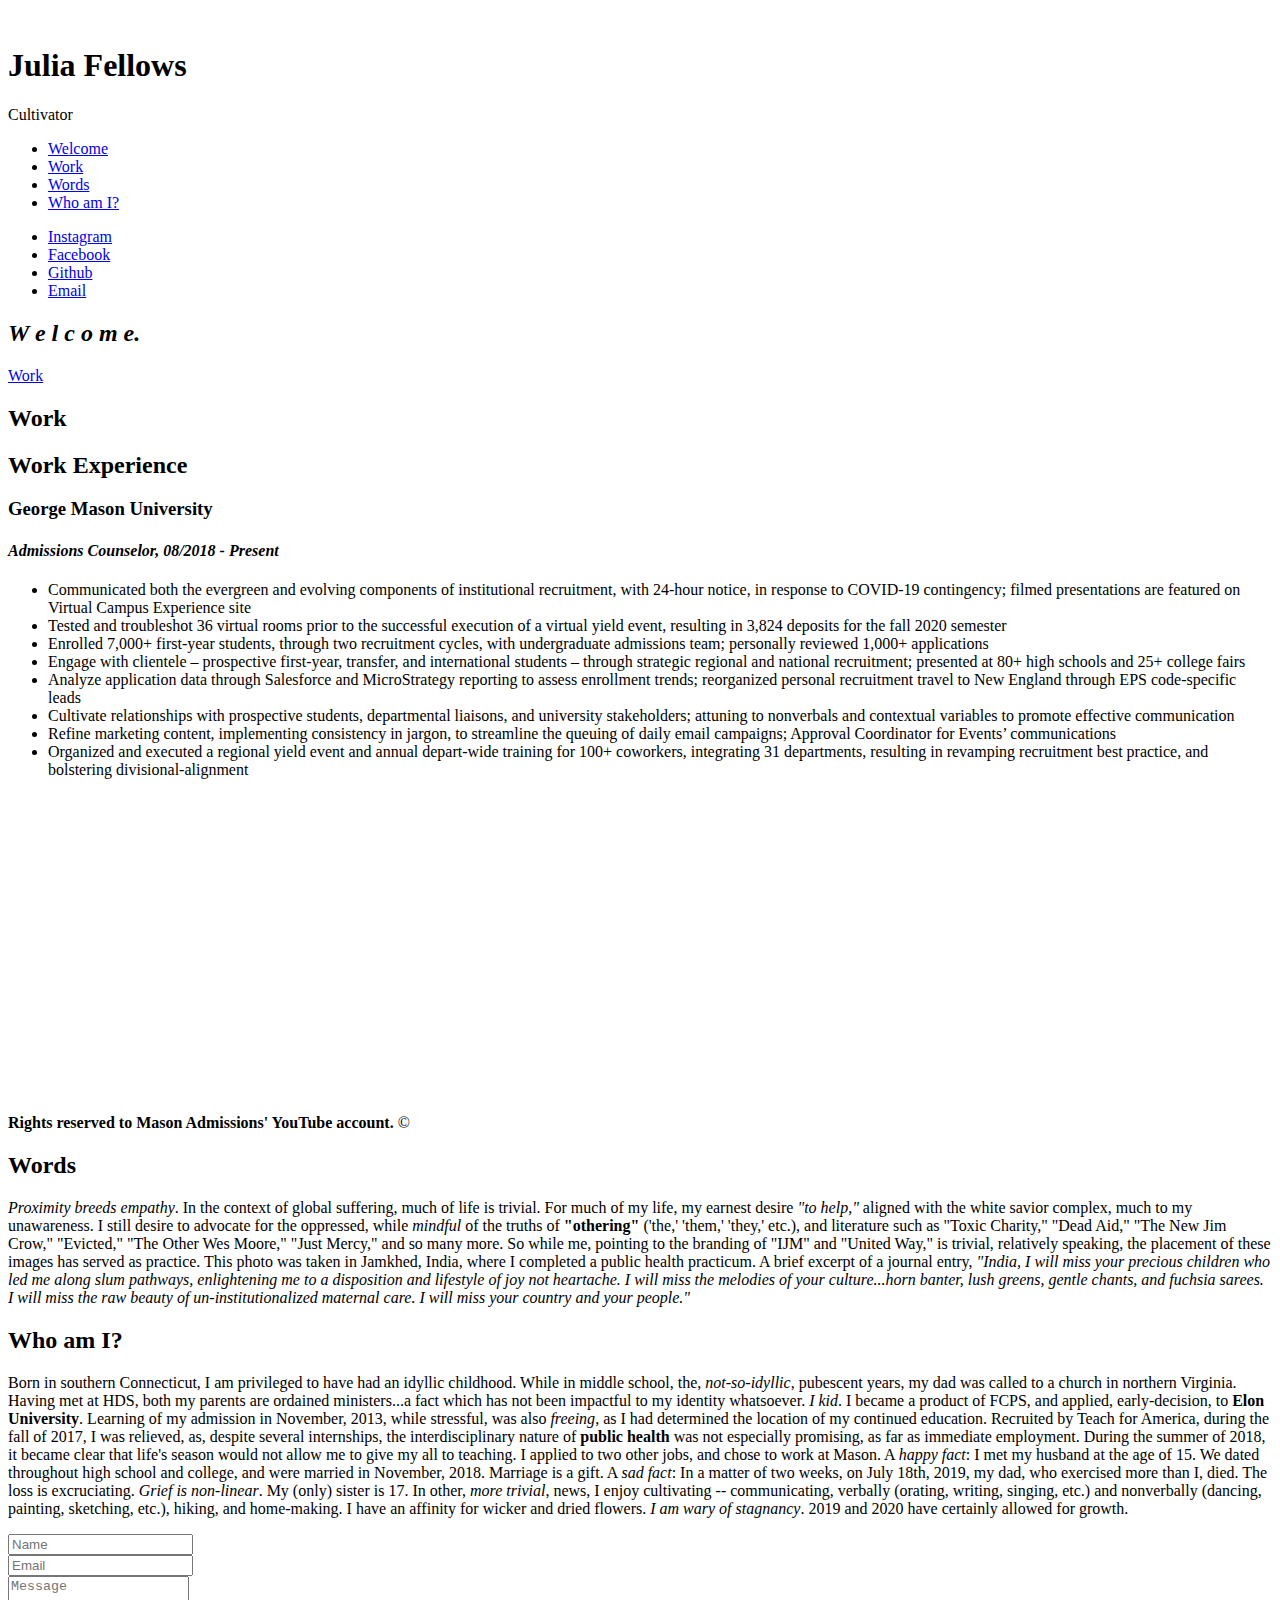
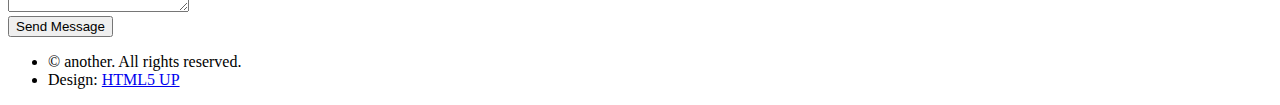
==== p3index.html @ 4ddc2360 "j" ====
<!DOCTYPE HTML>
<!--
	Prologue by HTML5 UP
	html5up.net | @ajlkn
	Free for personal and commercial use under the CCA 3.0 license (html5up.net/license)
-->
<html>
	<head>
		<title>Prologue by HTML5 UP</title>
		<meta charset="utf-8" />
		<meta name="viewport" content="width=device-width, initial-scale=1, user-scalable=no" />
		<link rel="stylesheet" href="assets/css/main.css" />
	</head>
	<body class="is-preload">

		<!-- Header -->
			<div id="header">

				<div class="top">

					<!-- Logo -->
						<div id="logo">
							<span class="image avatar48"><img src="images/avatar.jpg" alt="" /></span>
							<h1 id="title">Julia Fellows</h1>
							<p>Cultivator</p>
						</div>

					<!-- Nav -->
						<nav id="nav">
							<ul>
								<li><a href="#top" id="top-link"><span class="icon solid fa-home">Welcome</span></a></li>
								<li><a href="#portfolio" id="portfolio-link"><span class="icon solid fa-th">Work</span></a></li>
								<li><a href="#about" id="about-link"><span class="icon solid fa-user">Words</span></a></li>
								<li><a href="#contact" id="contact-link"><span class="icon solid fa-envelope">Who am I?</span></a></li>
							</ul>
						</nav>

				</div>

				<div class="bottom">

					<!-- Social Icons -->
						<ul class="icons">
							<li><a href="#" class="icon brands fa-instagram"><span class="label">Instagram</span></a></li>
							<li><a href="#" class="icon brands fa-facebook-f"><span class="label">Facebook</span></a></li>
							<li><a href="#" class="icon brands fa-github"><span class="label">Github</span></a></li>
							<li><a href="#" class="icon solid fa-envelope"><span class="label">Email</span></a></li>
						</ul>

				</div>

			</div>

		<!-- Main -->
			<div id="main">

				<!-- Intro -->
					<section id="top" class="one dark cover">
						<div class="container">

							<header>
								<h2 class="alt"><em><strong>W e l c o m e.</em></strong></h2>
							</header>

							<footer>
								<a href="#portfolio" class="button scrolly">Work</a>
							</footer>

						</div>
					</section>

				<!-- Portfolio -->
					<section id="portfolio" class="two">
						<div class="container">

							<header>
								<h2>Work</h2>
							</header>

							<h2><b>Work Experience</b></h2>
			<h3><b>George Mason University</b></h3>
			<h4><i>Admissions Counselor, 08/2018 - Present</i></h4>
			<ul>
				<li>Communicated both the evergreen and evolving components of institutional recruitment, with 24-hour notice, in response to COVID-19 contingency; filmed presentations are featured on Virtual Campus Experience site</li>
				<li>Tested and troubleshot 36 virtual rooms prior to the successful execution of a virtual yield event, resulting in 3,824 deposits for the fall 2020 semester</li>
				<li>Enrolled 7,000+ first-year students, through two recruitment cycles, with undergraduate admissions team; personally reviewed 1,000+ applications</li>
				<li>Engage with clientele – prospective first-year, transfer, and international students – through strategic regional and national recruitment; presented at 80+ high schools and 25+ college fairs</li>
				<li>Analyze application data through Salesforce and MicroStrategy reporting to assess enrollment trends; reorganized personal recruitment travel to New England through EPS code-specific leads</li>
				<li>Cultivate relationships with prospective students, departmental liaisons, and university stakeholders; attuning to nonverbals and contextual variables to promote effective communication</li>
				<li>Refine marketing content, implementing consistency in jargon, to streamline the queuing of daily email campaigns; Approval Coordinator for Events’ communications</li>
				<li>Organized and executed a regional yield event and annual depart-wide training for 100+ coworkers, integrating 31 departments, resulting in revamping recruitment best practice, and bolstering divisional-alignment</li>
			</ul>
			<iframe width="560" height="315" src="https://www.youtube.com/embed/YP3z7C7WFwE" frameborder="0" allow="accelerometer; autoplay; encrypted-media; gyroscope; picture-in-picture" allowfullscreen></iframe>
			<iframe width="560" height="315" src="https://www.youtube.com/embed/UaosMcWlMvE" frameborder="0" allow="accelerometer; autoplay; encrypted-media; gyroscope; picture-in-picture" allowfullscreen></iframe>
		<footer>
			<b>Rights reserved to Mason Admissions' YouTube account.</b> &copy;
		</footer>

				<!-- About Me -->
					<section id="about" class="three">
						<div class="container">

							<header>
								<h2>Words</h2>
							</header>

						<p><i>Proximity breeds empathy</i>. In the context of global suffering, much of life is trivial. For much of my life, my earnest desire <i>"to help,"</i> aligned with the white savior complex, much to my unawareness. I still desire to advocate for the oppressed, while <i>mindful</i> of the truths of <b>"othering"</b> ('the,' 'them,' 'they,' etc.), and literature such as "Toxic Charity," "Dead Aid," "The New Jim Crow," "Evicted," "The Other Wes Moore," "Just Mercy," and so many more. So while me, pointing to the branding of "IJM" and "United Way," is trivial, relatively speaking, the placement of these images has served as practice. This photo was taken in Jamkhed, India, where I completed a public health practicum. A brief excerpt of a journal entry, <i>"India, I will miss your precious children who led me along slum pathways, enlightening me to a disposition and lifestyle of joy not heartache. I will miss the melodies of your culture...horn banter, lush greens, gentle chants, and fuchsia sarees. I will miss the raw beauty of un-institutionalized maternal care. I will miss your country and your people."</i></p>

				<!-- Contact -->
					<section id="contact" class="four">
						<div class="container">

							<header>
								<h2>Who am I?</h2>
							</header>

							<p>Born in southern Connecticut, I am privileged to have had an idyllic childhood. While in middle school, the, <i>not-so-idyllic</i>, pubescent years, my dad was called to a church in northern Virginia. Having met at HDS, both my parents are ordained ministers...a fact which has not been impactful to my identity whatsoever. <i>I kid</i>. I became a product of FCPS, and applied, early-decision, to <b>Elon University</b>. Learning of my admission in November, 2013, while stressful, was also <i>freeing</i>, as I had determined the location of my continued education. Recruited by Teach for America, during the fall of 2017, I was relieved, as, despite several internships, the interdisciplinary nature of <b>public health</b> was not especially promising, as far as immediate employment. During the summer of 2018, it became clear that life's season would not allow me to give my all to teaching. I applied to two other jobs, and chose to work at Mason. A <i>happy fact</i>: I met my husband at the age of 15. We dated throughout high school and college, and were married in November, 2018. Marriage is a gift. A <i>sad fact</i>: In a matter of two weeks, on July 18th, 2019, my dad, who exercised more than I, died. The loss is excruciating. <i>Grief is non-linear</i>. My (only) sister is 17. In other, <i>more trivial</i>, news, I enjoy cultivating -- communicating, verbally (orating, writing, singing, etc.) and nonverbally (dancing, painting, sketching, etc.), hiking, and home-making. I have an affinity for wicker and dried flowers. <i>I am wary of stagnancy</i>. 2019 and 2020 have certainly allowed for growth.</section></p>

							<form method="post" action="#">
								<div class="row">
									<div class="col-6 col-12-mobile"><input type="text" name="name" placeholder="Name" /></div>
									<div class="col-6 col-12-mobile"><input type="text" name="email" placeholder="Email" /></div>
									<div class="col-12">
										<textarea name="message" placeholder="Message"></textarea>
									</div>
									<div class="col-12">
										<input type="submit" value="Send Message" />
									</div>
								</div>
							</form>

						</div>
					</section>

			</div>

		<!-- Footer -->
			<div id="footer">

				<!-- Copyright -->
					<ul class="copyright">
						<li>&copy; another. All rights reserved.</li><li>Design: <a href="http://html5up.net">HTML5 UP</a></li>
					</ul>

			</div>

		<!-- Scripts -->
			<script src="assets/js/jquery.min.js"></script>
			<script src="assets/js/jquery.scrolly.min.js"></script>
			<script src="assets/js/jquery.scrollex.min.js"></script>
			<script src="assets/js/browser.min.js"></script>
			<script src="assets/js/breakpoints.min.js"></script>
			<script src="assets/js/util.js"></script>
			<script src="assets/js/main.js"></script>

	</body>
</html>
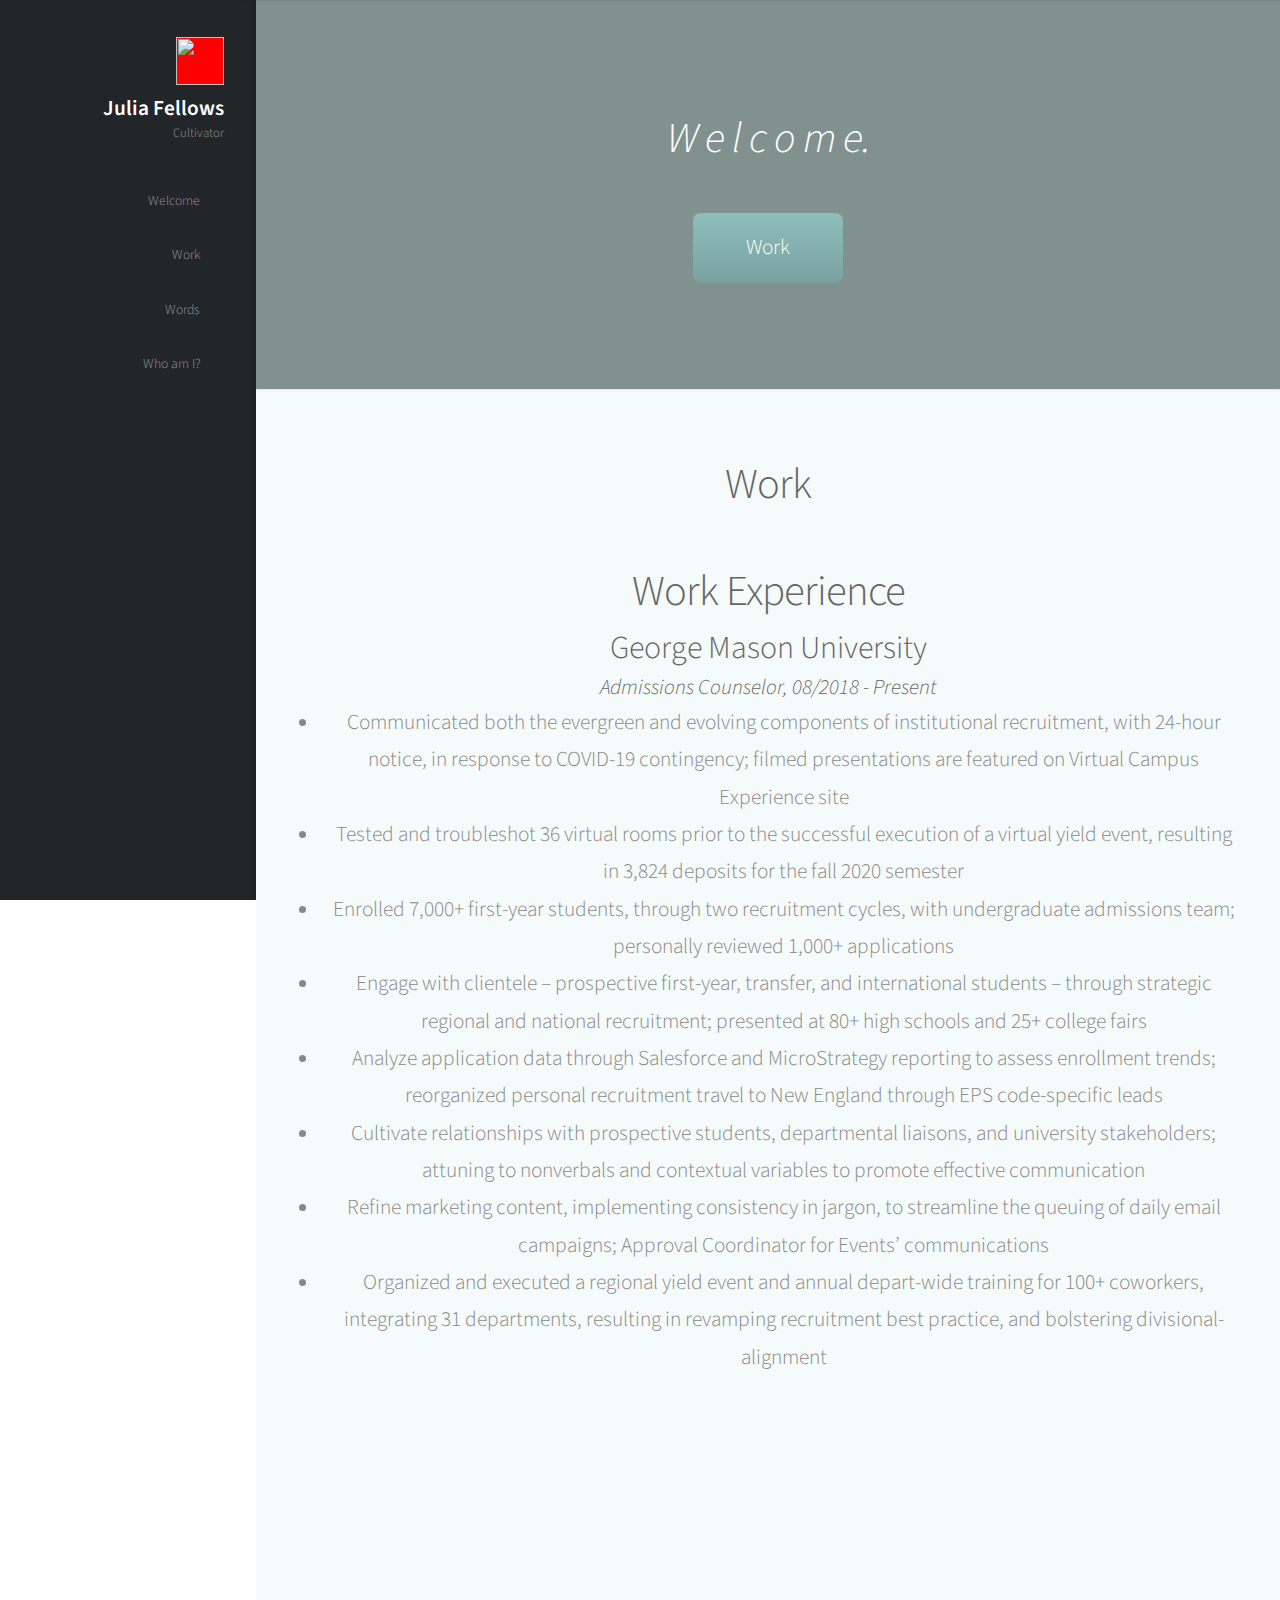
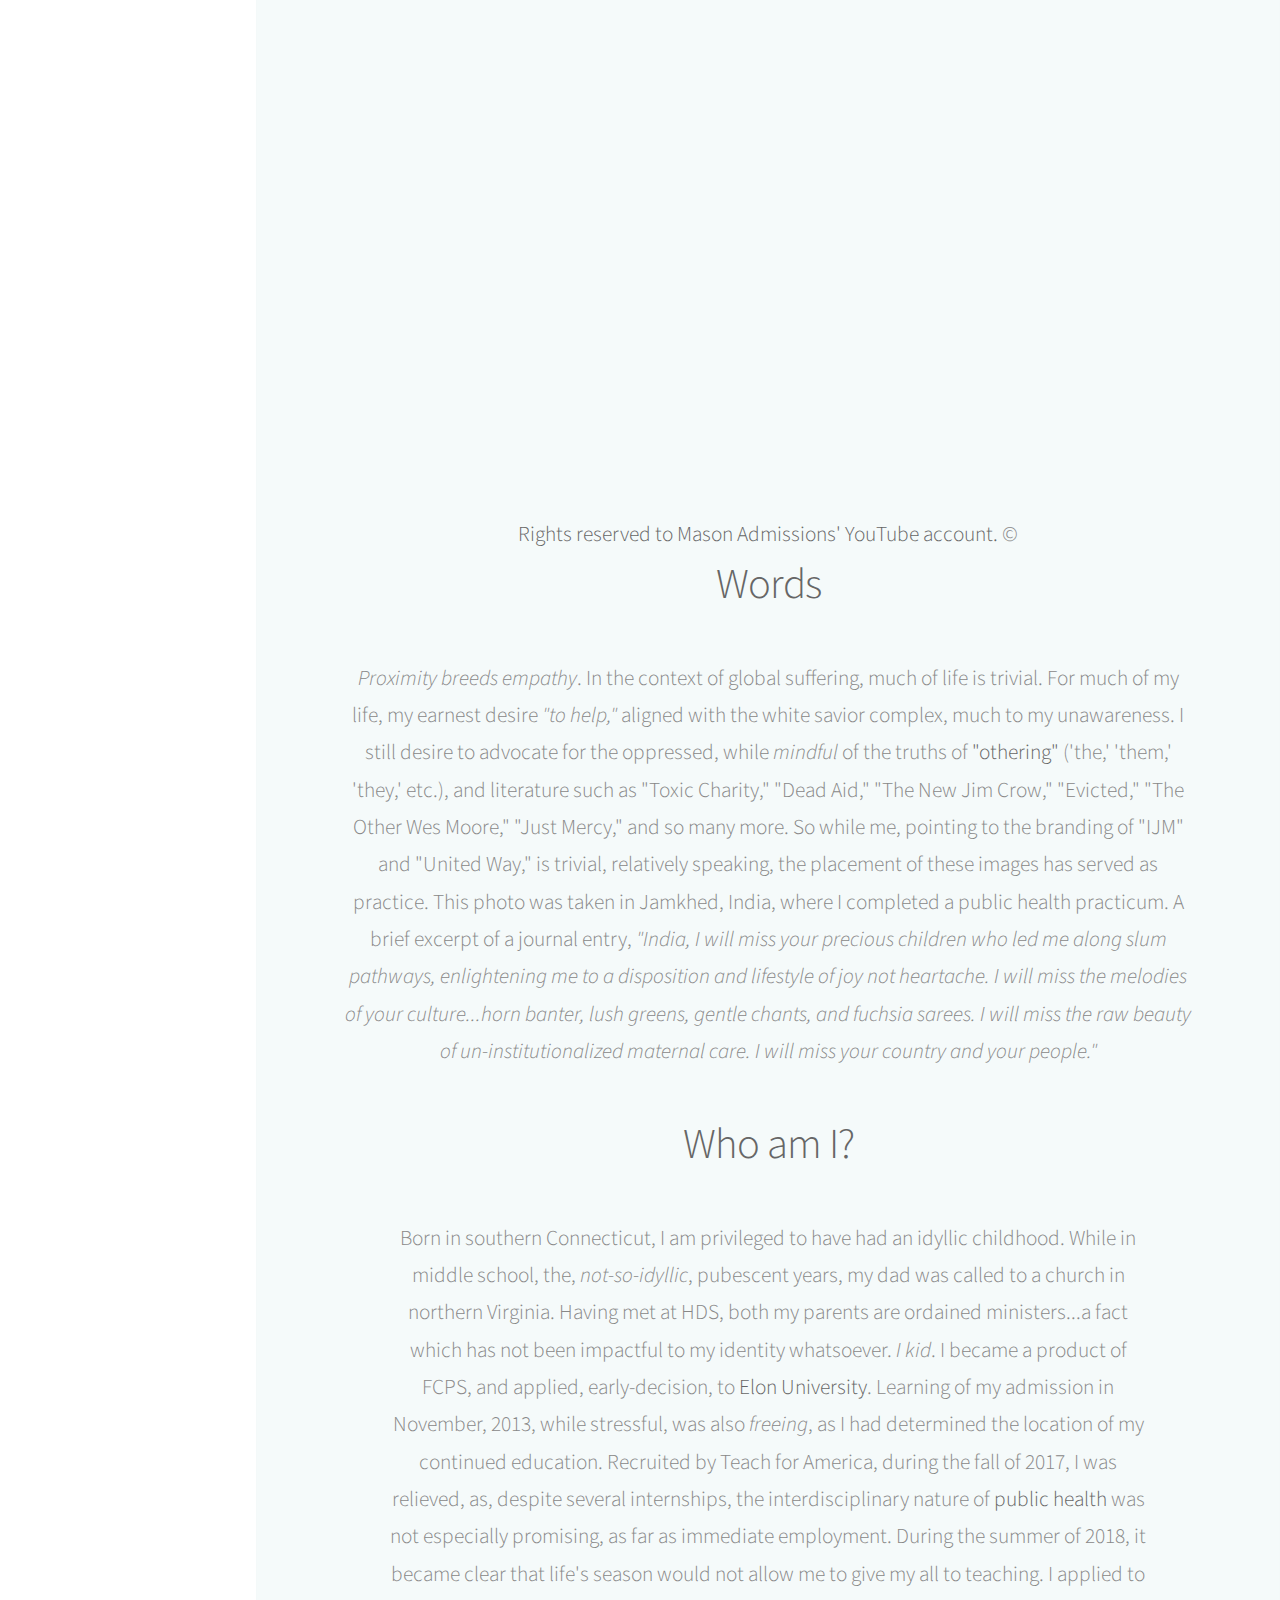
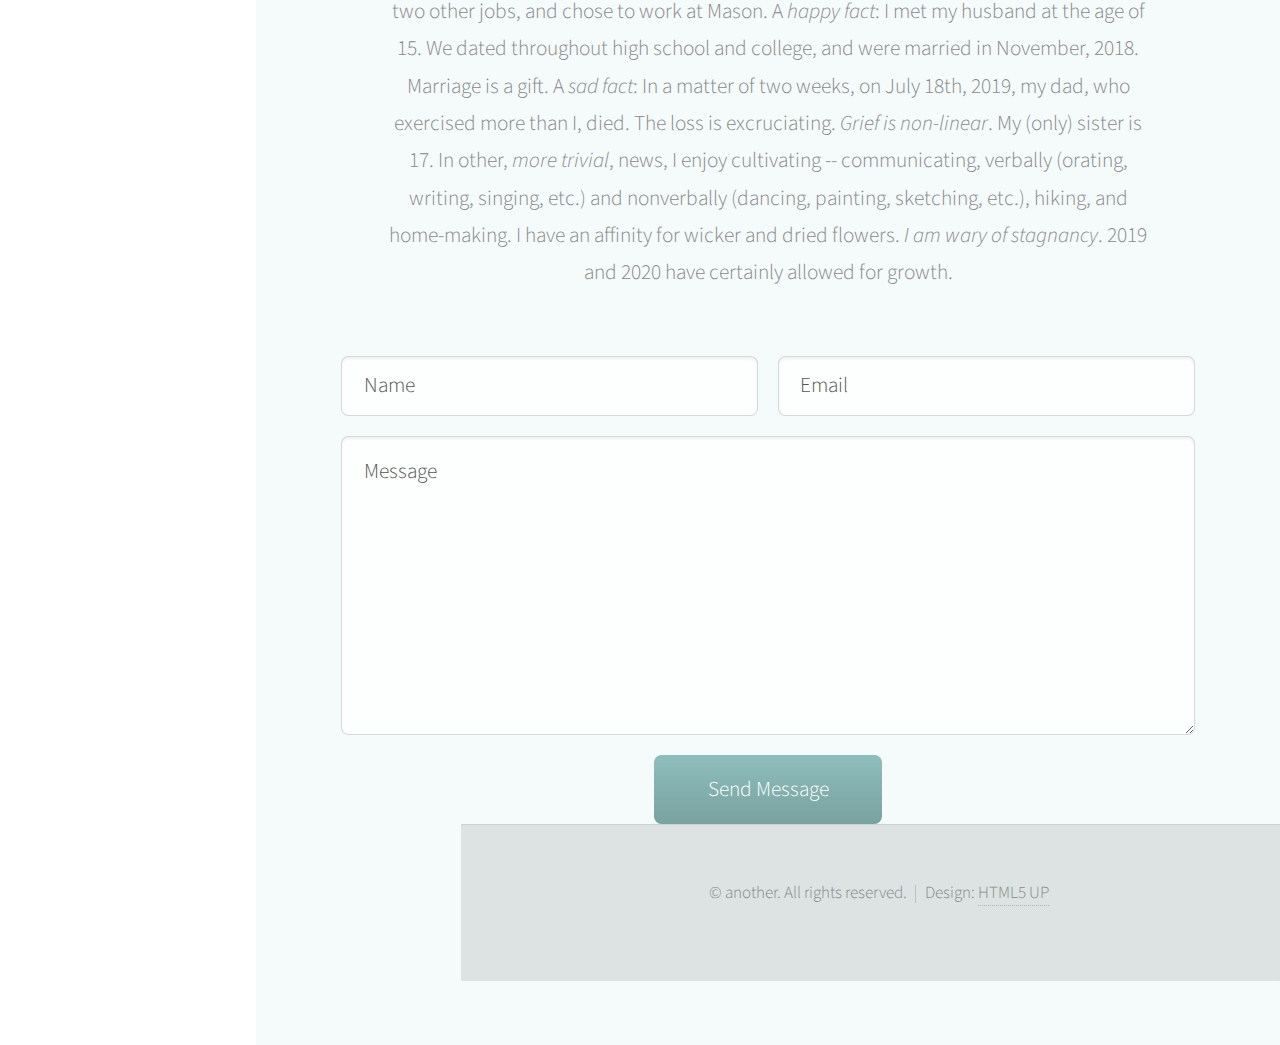
==== commit bccfba10: "j" ====
--- a/p3index.html
+++ b/p3index.html
@@ -9,7 +9,7 @@
 		<title>Prologue by HTML5 UP</title>
 		<meta charset="utf-8" />
 		<meta name="viewport" content="width=device-width, initial-scale=1, user-scalable=no" />
-		<link rel="stylesheet" href="assets/css/main.css" />
+		<link rel="stylesheet" href="https://juliaefellows.github.io/june28/p3stylesheet.css" />
 	</head>
 	<body class="is-preload">
 
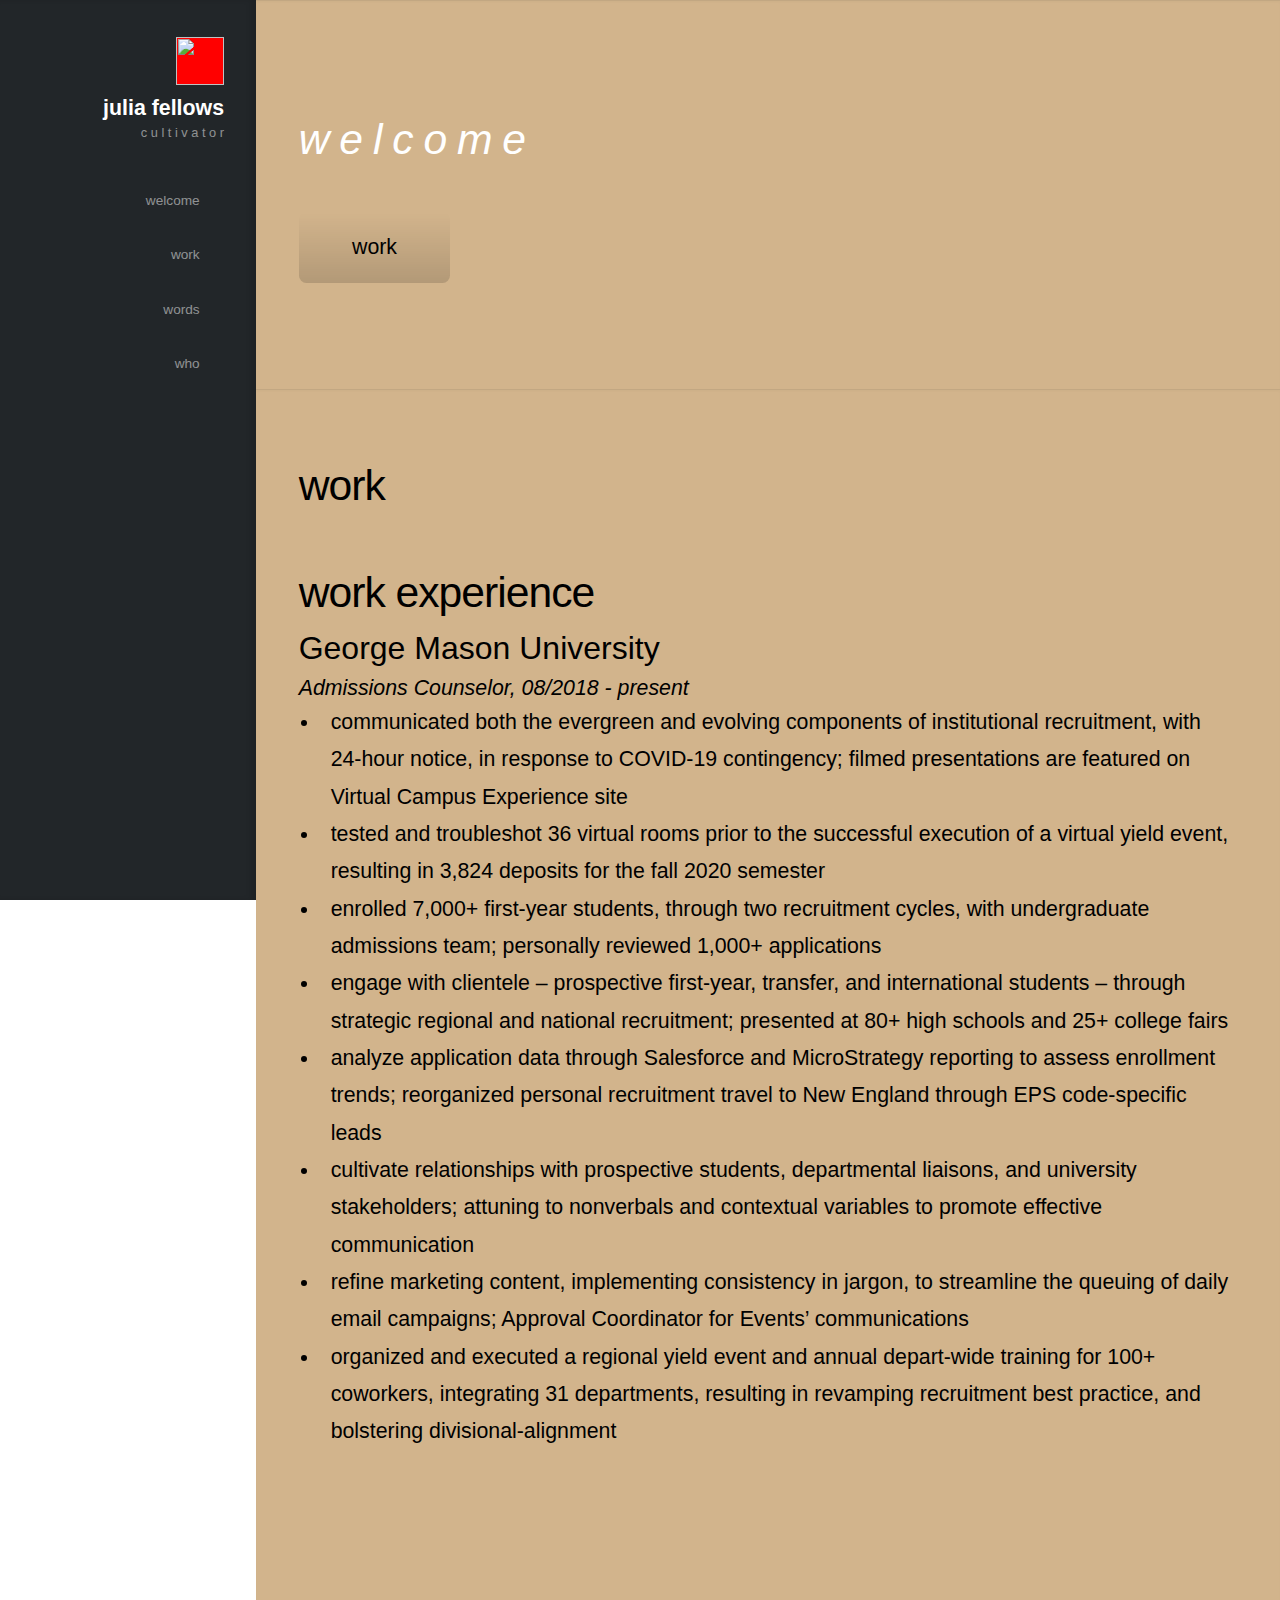
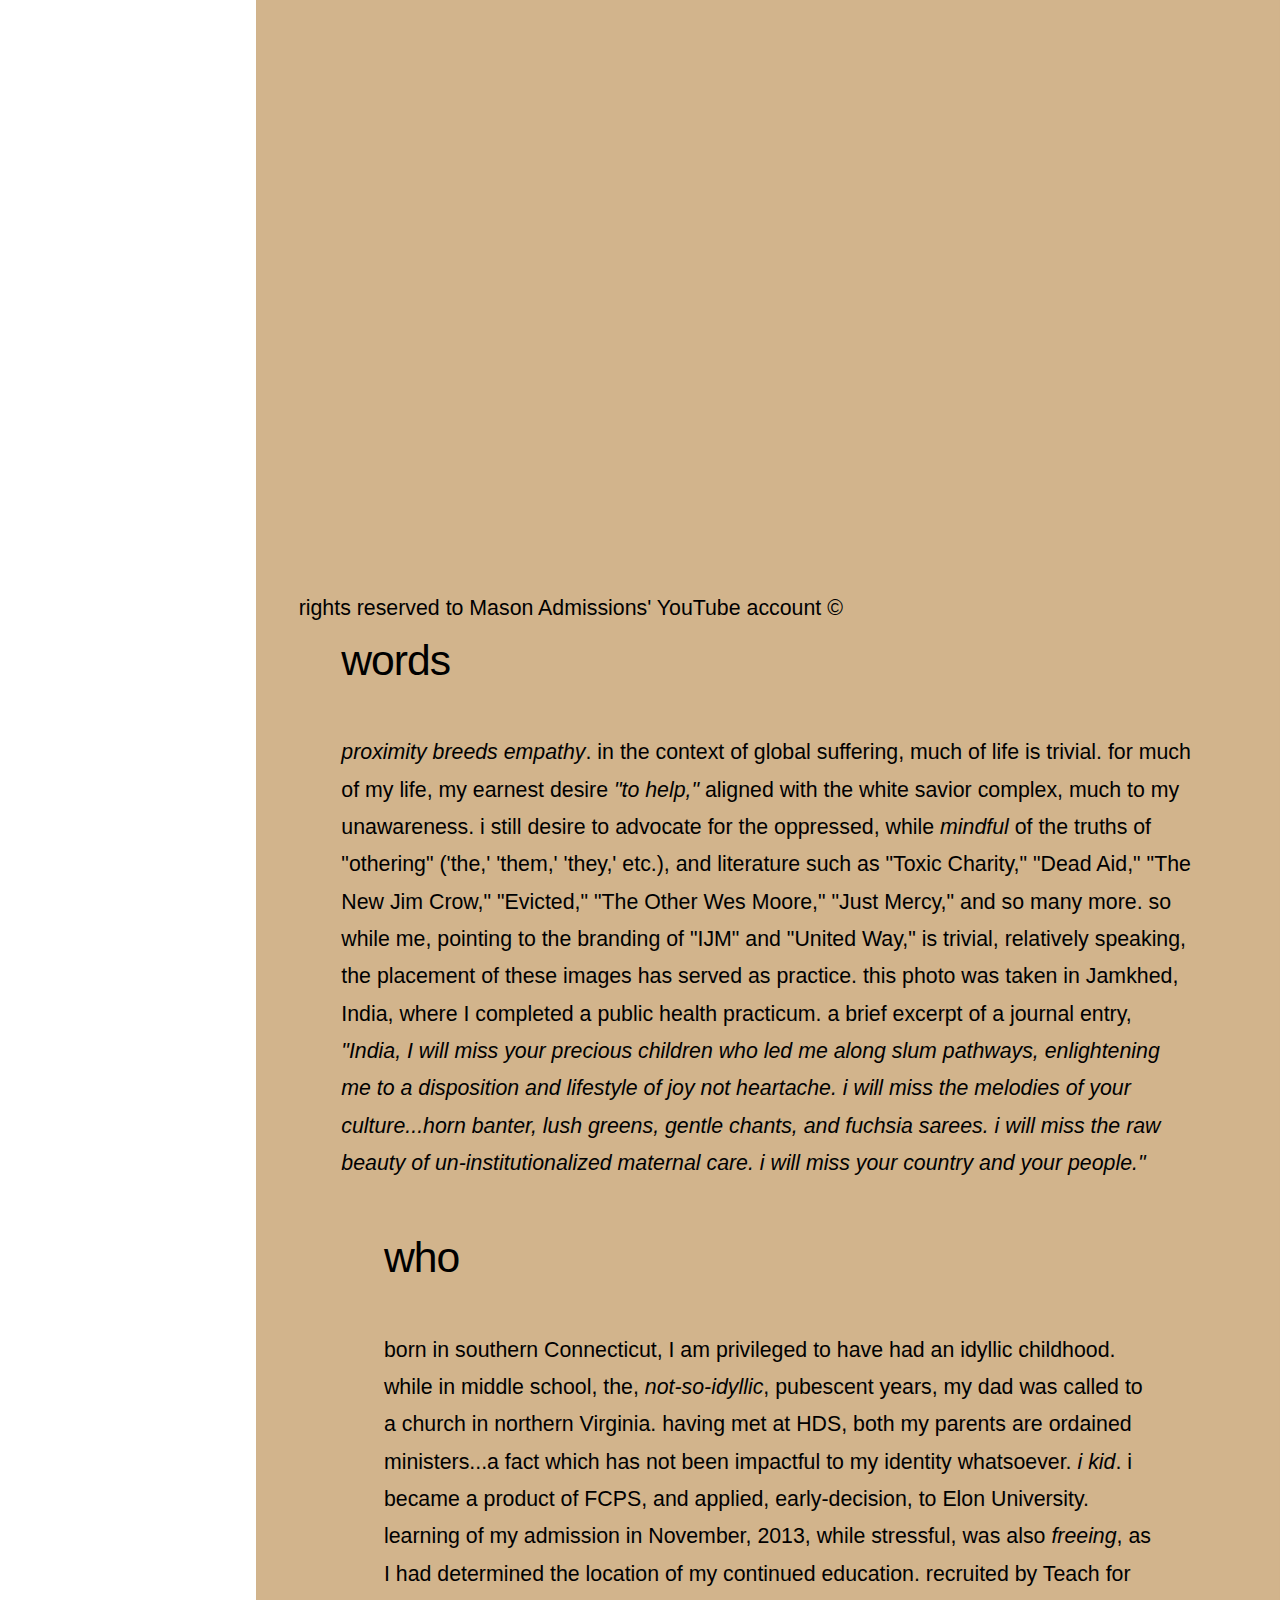
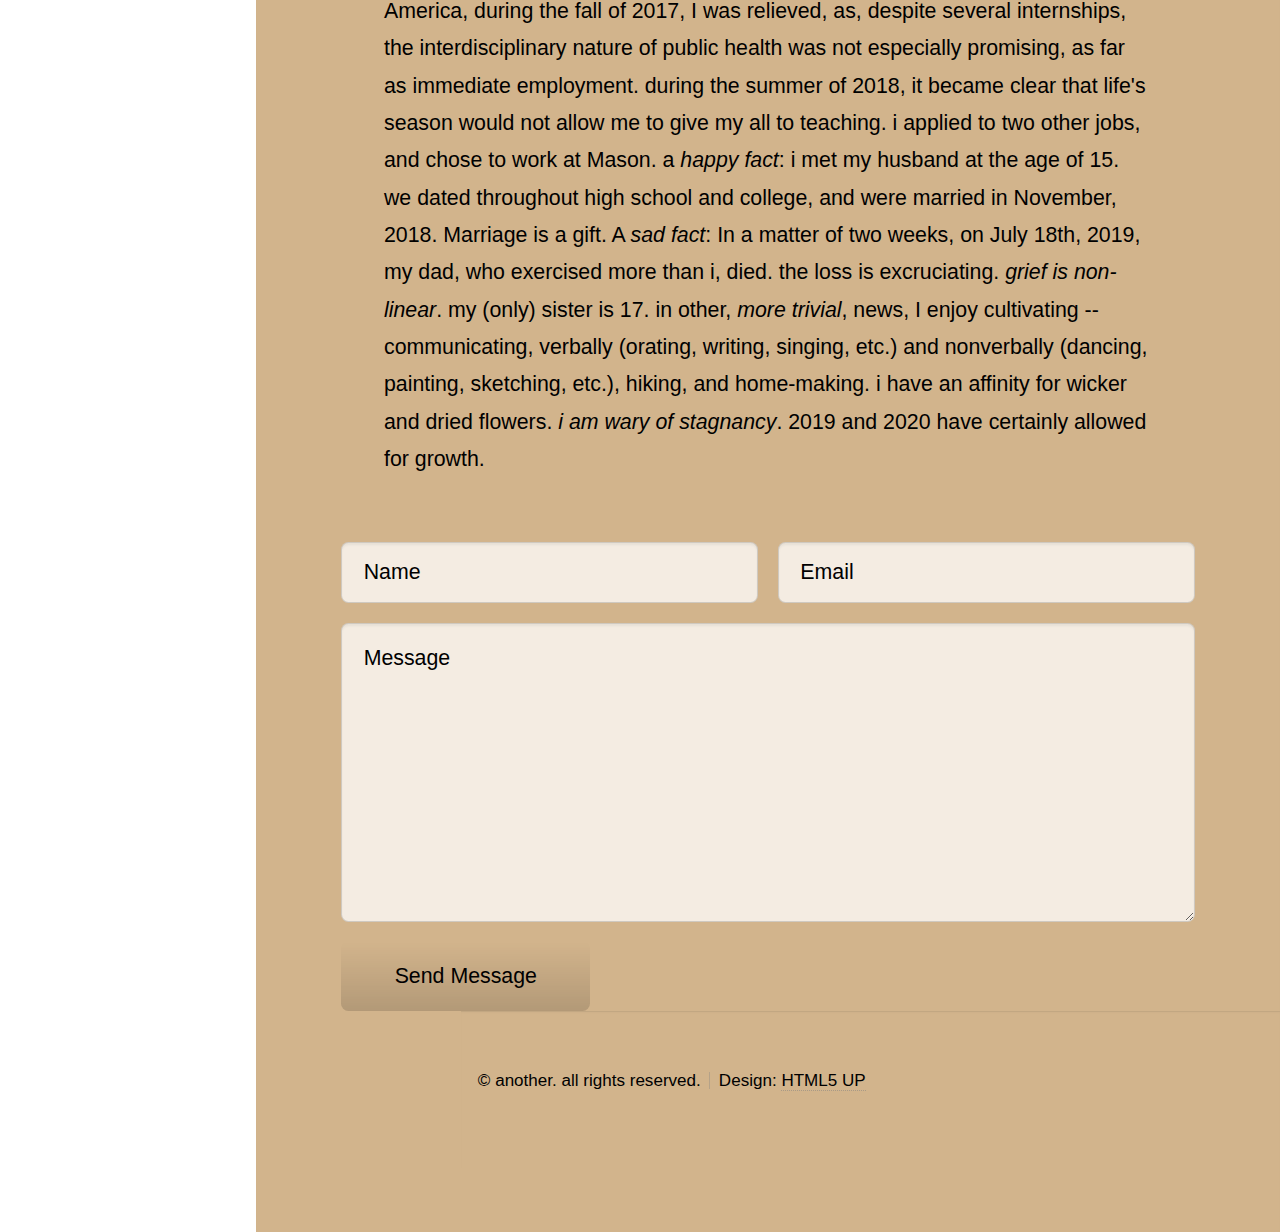
==== commit de50216e: "july 20" ====
--- a/p3index.html
+++ b/p3index.html
@@ -21,17 +21,17 @@
 					<!-- Logo -->
 						<div id="logo">
 							<span class="image avatar48"><img src="images/avatar.jpg" alt="" /></span>
-							<h1 id="title">Julia Fellows</h1>
-							<p>Cultivator</p>
+							<h1 id="title">julia fellows</h1>
+							<p>c u l t i v a t o r</p>
 						</div>
 
 					<!-- Nav -->
 						<nav id="nav">
 							<ul>
-								<li><a href="#top" id="top-link"><span class="icon solid fa-home">Welcome</span></a></li>
-								<li><a href="#portfolio" id="portfolio-link"><span class="icon solid fa-th">Work</span></a></li>
-								<li><a href="#about" id="about-link"><span class="icon solid fa-user">Words</span></a></li>
-								<li><a href="#contact" id="contact-link"><span class="icon solid fa-envelope">Who am I?</span></a></li>
+								<li><a href="#top" id="top-link"><span class="icon solid fa-home">welcome</span></a></li>
+								<li><a href="#portfolio" id="portfolio-link"><span class="icon solid fa-th">work</span></a></li>
+								<li><a href="#about" id="about-link"><span class="icon solid fa-user">words</span></a></li>
+								<li><a href="#contact" id="contact-link"><span class="icon solid fa-envelope">who</span></a></li>
 							</ul>
 						</nav>
 
@@ -59,11 +59,11 @@
 						<div class="container">
 
 							<header>
-								<h2 class="alt"><em><strong>W e l c o m e.</em></strong></h2>
+								<h2 class="alt"><em><strong>w e l c o m e</em></strong></h2>
 							</header>
 
 							<footer>
-								<a href="#portfolio" class="button scrolly">Work</a>
+								<a href="#portfolio" class="button scrolly">work</a>
 							</footer>
 
 						</div>
@@ -74,26 +74,26 @@
 						<div class="container">
 
 							<header>
-								<h2>Work</h2>
+								<h2>work</h2>
 							</header>
 
-							<h2><b>Work Experience</b></h2>
+							<h2><b>work experience</b></h2>
 			<h3><b>George Mason University</b></h3>
-			<h4><i>Admissions Counselor, 08/2018 - Present</i></h4>
+			<h4><i>Admissions Counselor, 08/2018 - present</i></h4>
 			<ul>
-				<li>Communicated both the evergreen and evolving components of institutional recruitment, with 24-hour notice, in response to COVID-19 contingency; filmed presentations are featured on Virtual Campus Experience site</li>
-				<li>Tested and troubleshot 36 virtual rooms prior to the successful execution of a virtual yield event, resulting in 3,824 deposits for the fall 2020 semester</li>
-				<li>Enrolled 7,000+ first-year students, through two recruitment cycles, with undergraduate admissions team; personally reviewed 1,000+ applications</li>
-				<li>Engage with clientele – prospective first-year, transfer, and international students – through strategic regional and national recruitment; presented at 80+ high schools and 25+ college fairs</li>
-				<li>Analyze application data through Salesforce and MicroStrategy reporting to assess enrollment trends; reorganized personal recruitment travel to New England through EPS code-specific leads</li>
-				<li>Cultivate relationships with prospective students, departmental liaisons, and university stakeholders; attuning to nonverbals and contextual variables to promote effective communication</li>
-				<li>Refine marketing content, implementing consistency in jargon, to streamline the queuing of daily email campaigns; Approval Coordinator for Events’ communications</li>
-				<li>Organized and executed a regional yield event and annual depart-wide training for 100+ coworkers, integrating 31 departments, resulting in revamping recruitment best practice, and bolstering divisional-alignment</li>
+				<li>communicated both the evergreen and evolving components of institutional recruitment, with 24-hour notice, in response to COVID-19 contingency; filmed presentations are featured on Virtual Campus Experience site</li>
+				<li>tested and troubleshot 36 virtual rooms prior to the successful execution of a virtual yield event, resulting in 3,824 deposits for the fall 2020 semester</li>
+				<li>enrolled 7,000+ first-year students, through two recruitment cycles, with undergraduate admissions team; personally reviewed 1,000+ applications</li>
+				<li>engage with clientele – prospective first-year, transfer, and international students – through strategic regional and national recruitment; presented at 80+ high schools and 25+ college fairs</li>
+				<li>analyze application data through Salesforce and MicroStrategy reporting to assess enrollment trends; reorganized personal recruitment travel to New England through EPS code-specific leads</li>
+				<li>cultivate relationships with prospective students, departmental liaisons, and university stakeholders; attuning to nonverbals and contextual variables to promote effective communication</li>
+				<li>refine marketing content, implementing consistency in jargon, to streamline the queuing of daily email campaigns; Approval Coordinator for Events’ communications</li>
+				<li>organized and executed a regional yield event and annual depart-wide training for 100+ coworkers, integrating 31 departments, resulting in revamping recruitment best practice, and bolstering divisional-alignment</li>
 			</ul>
 			<iframe width="560" height="315" src="https://www.youtube.com/embed/YP3z7C7WFwE" frameborder="0" allow="accelerometer; autoplay; encrypted-media; gyroscope; picture-in-picture" allowfullscreen></iframe>
 			<iframe width="560" height="315" src="https://www.youtube.com/embed/UaosMcWlMvE" frameborder="0" allow="accelerometer; autoplay; encrypted-media; gyroscope; picture-in-picture" allowfullscreen></iframe>
 		<footer>
-			<b>Rights reserved to Mason Admissions' YouTube account.</b> &copy;
+			<b>rights reserved to Mason Admissions' YouTube account</b> &copy;
 		</footer>
 
 				<!-- About Me -->
@@ -101,20 +101,20 @@
 						<div class="container">
 
 							<header>
-								<h2>Words</h2>
+								<h2>words</h2>
 							</header>
 
-						<p><i>Proximity breeds empathy</i>. In the context of global suffering, much of life is trivial. For much of my life, my earnest desire <i>"to help,"</i> aligned with the white savior complex, much to my unawareness. I still desire to advocate for the oppressed, while <i>mindful</i> of the truths of <b>"othering"</b> ('the,' 'them,' 'they,' etc.), and literature such as "Toxic Charity," "Dead Aid," "The New Jim Crow," "Evicted," "The Other Wes Moore," "Just Mercy," and so many more. So while me, pointing to the branding of "IJM" and "United Way," is trivial, relatively speaking, the placement of these images has served as practice. This photo was taken in Jamkhed, India, where I completed a public health practicum. A brief excerpt of a journal entry, <i>"India, I will miss your precious children who led me along slum pathways, enlightening me to a disposition and lifestyle of joy not heartache. I will miss the melodies of your culture...horn banter, lush greens, gentle chants, and fuchsia sarees. I will miss the raw beauty of un-institutionalized maternal care. I will miss your country and your people."</i></p>
+						<p><i>proximity breeds empathy</i>. in the context of global suffering, much of life is trivial. for much of my life, my earnest desire <i>"to help,"</i> aligned with the white savior complex, much to my unawareness. i still desire to advocate for the oppressed, while <i>mindful</i> of the truths of <b>"othering"</b> ('the,' 'them,' 'they,' etc.), and literature such as "Toxic Charity," "Dead Aid," "The New Jim Crow," "Evicted," "The Other Wes Moore," "Just Mercy," and so many more. so while me, pointing to the branding of "IJM" and "United Way," is trivial, relatively speaking, the placement of these images has served as practice. this photo was taken in Jamkhed, India, where I completed a public health practicum. a brief excerpt of a journal entry, <i>"India, I will miss your precious children who led me along slum pathways, enlightening me to a disposition and lifestyle of joy not heartache. i will miss the melodies of your culture...horn banter, lush greens, gentle chants, and fuchsia sarees. i will miss the raw beauty of un-institutionalized maternal care. i will miss your country and your people."</i></p>
 
 				<!-- Contact -->
 					<section id="contact" class="four">
 						<div class="container">
 
 							<header>
-								<h2>Who am I?</h2>
+								<h2>who</h2>
 							</header>
 
-							<p>Born in southern Connecticut, I am privileged to have had an idyllic childhood. While in middle school, the, <i>not-so-idyllic</i>, pubescent years, my dad was called to a church in northern Virginia. Having met at HDS, both my parents are ordained ministers...a fact which has not been impactful to my identity whatsoever. <i>I kid</i>. I became a product of FCPS, and applied, early-decision, to <b>Elon University</b>. Learning of my admission in November, 2013, while stressful, was also <i>freeing</i>, as I had determined the location of my continued education. Recruited by Teach for America, during the fall of 2017, I was relieved, as, despite several internships, the interdisciplinary nature of <b>public health</b> was not especially promising, as far as immediate employment. During the summer of 2018, it became clear that life's season would not allow me to give my all to teaching. I applied to two other jobs, and chose to work at Mason. A <i>happy fact</i>: I met my husband at the age of 15. We dated throughout high school and college, and were married in November, 2018. Marriage is a gift. A <i>sad fact</i>: In a matter of two weeks, on July 18th, 2019, my dad, who exercised more than I, died. The loss is excruciating. <i>Grief is non-linear</i>. My (only) sister is 17. In other, <i>more trivial</i>, news, I enjoy cultivating -- communicating, verbally (orating, writing, singing, etc.) and nonverbally (dancing, painting, sketching, etc.), hiking, and home-making. I have an affinity for wicker and dried flowers. <i>I am wary of stagnancy</i>. 2019 and 2020 have certainly allowed for growth.</section></p>
+							<p>born in southern Connecticut, I am privileged to have had an idyllic childhood. while in middle school, the, <i>not-so-idyllic</i>, pubescent years, my dad was called to a church in northern Virginia. having met at HDS, both my parents are ordained ministers...a fact which has not been impactful to my identity whatsoever. <i>i kid</i>. i became a product of FCPS, and applied, early-decision, to <b>Elon University</b>. learning of my admission in November, 2013, while stressful, was also <i>freeing</i>, as I had determined the location of my continued education. recruited by Teach for America, during the fall of 2017, I was relieved, as, despite several internships, the interdisciplinary nature of <b>public health</b> was not especially promising, as far as immediate employment. during the summer of 2018, it became clear that life's season would not allow me to give my all to teaching. i applied to two other jobs, and chose to work at Mason. a <i>happy fact</i>: i met my husband at the age of 15. we dated throughout high school and college, and were married in November, 2018. Marriage is a gift. A <i>sad fact</i>: In a matter of two weeks, on July 18th, 2019, my dad, who exercised more than i, died. the loss is excruciating. <i>grief is non-linear</i>. my (only) sister is 17. in other, <i>more trivial</i>, news, I enjoy cultivating -- communicating, verbally (orating, writing, singing, etc.) and nonverbally (dancing, painting, sketching, etc.), hiking, and home-making. i have an affinity for wicker and dried flowers. <i>i am wary of stagnancy</i>. 2019 and 2020 have certainly allowed for growth.</section></p>
 
 							<form method="post" action="#">
 								<div class="row">
@@ -139,7 +139,7 @@
 
 				<!-- Copyright -->
 					<ul class="copyright">
-						<li>&copy; another. All rights reserved.</li><li>Design: <a href="http://html5up.net">HTML5 UP</a></li>
+						<li>&copy; another. all rights reserved.</li><li>Design: <a href="http://html5up.net">HTML5 UP</a></li>
 					</ul>
 
 			</div>
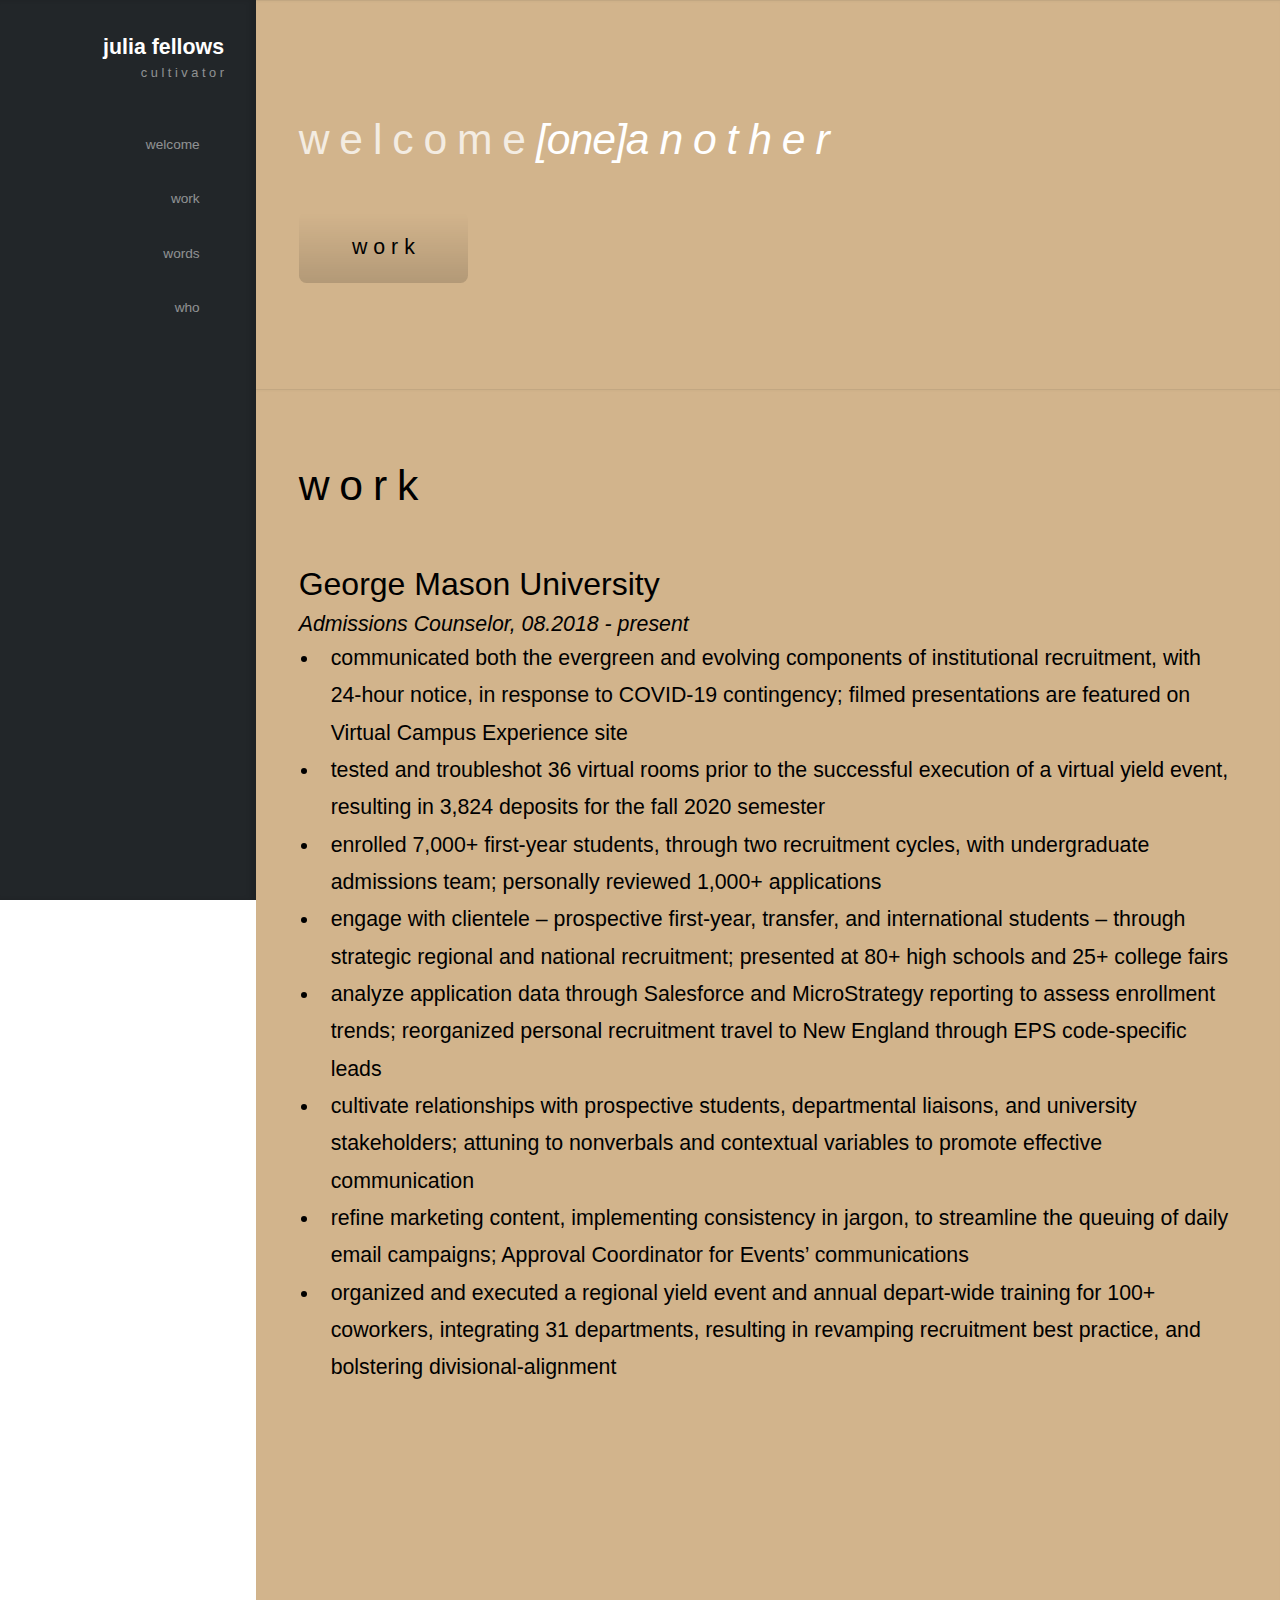
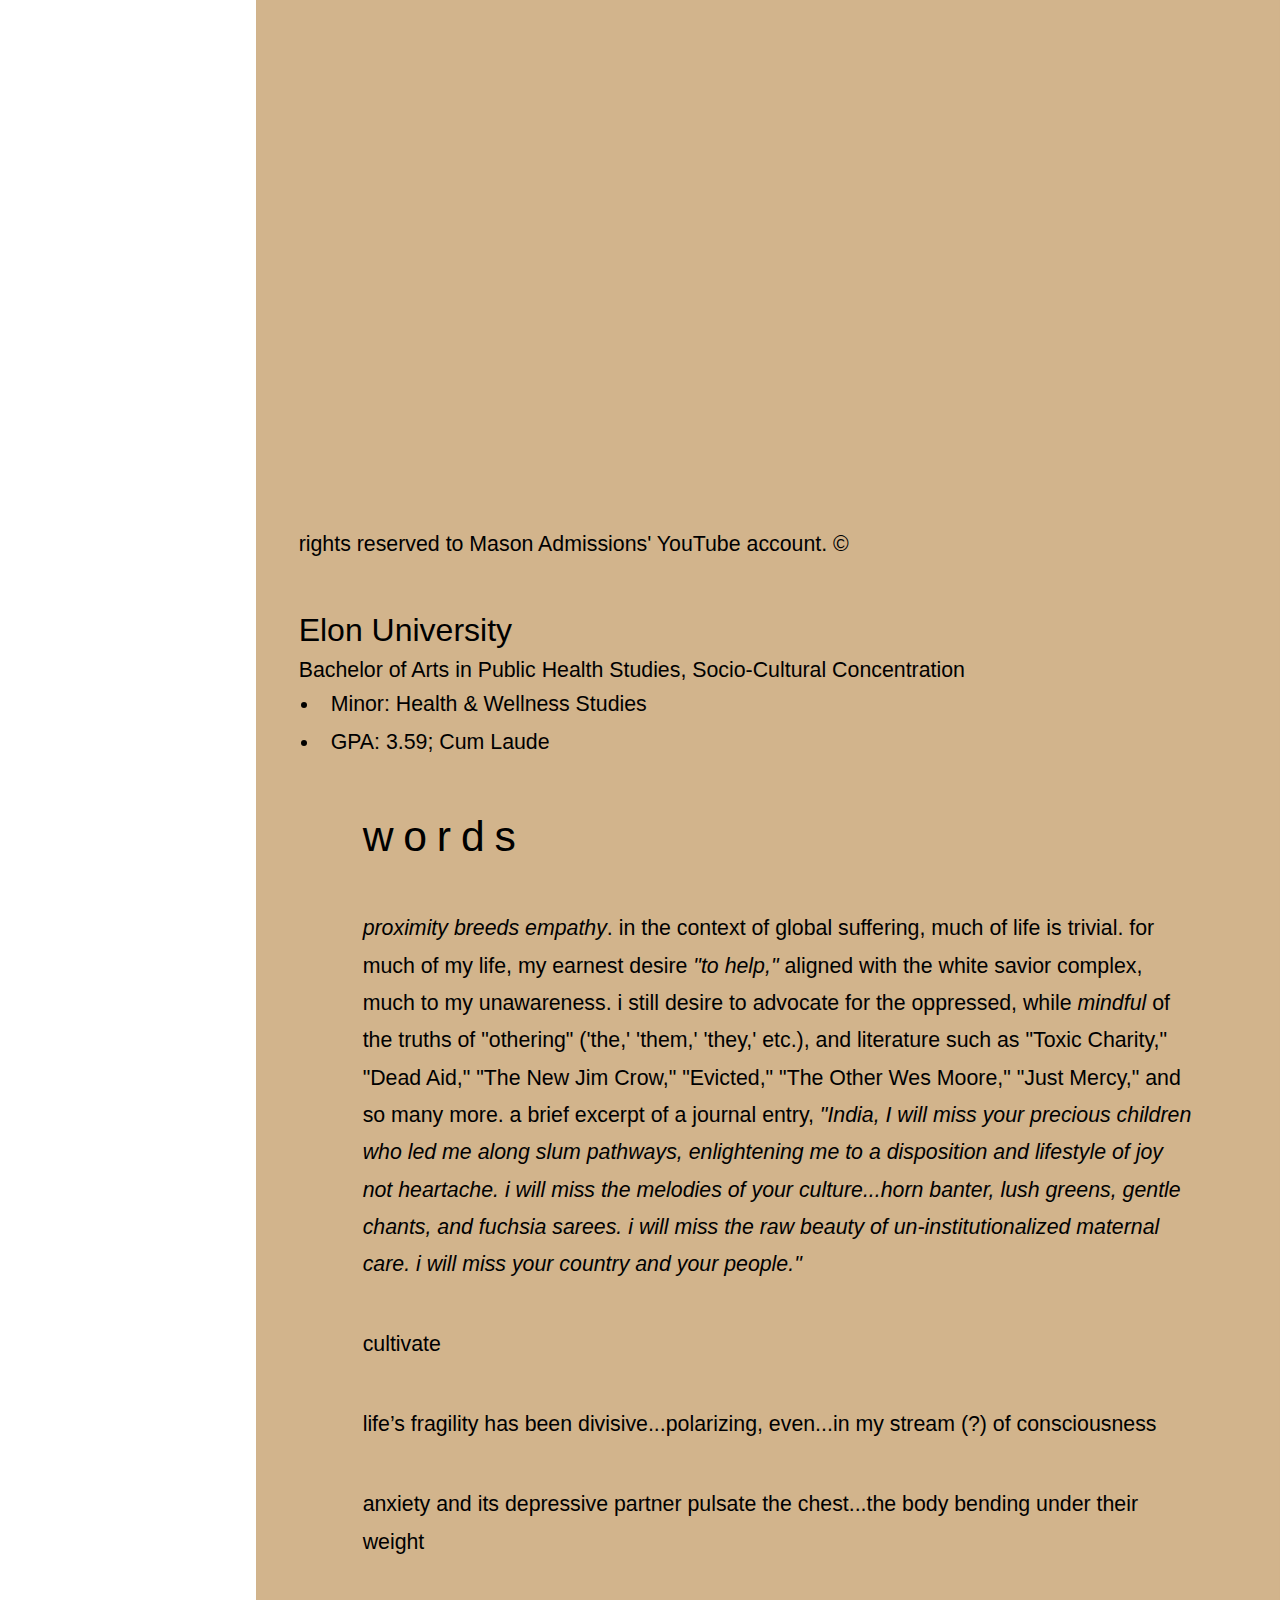
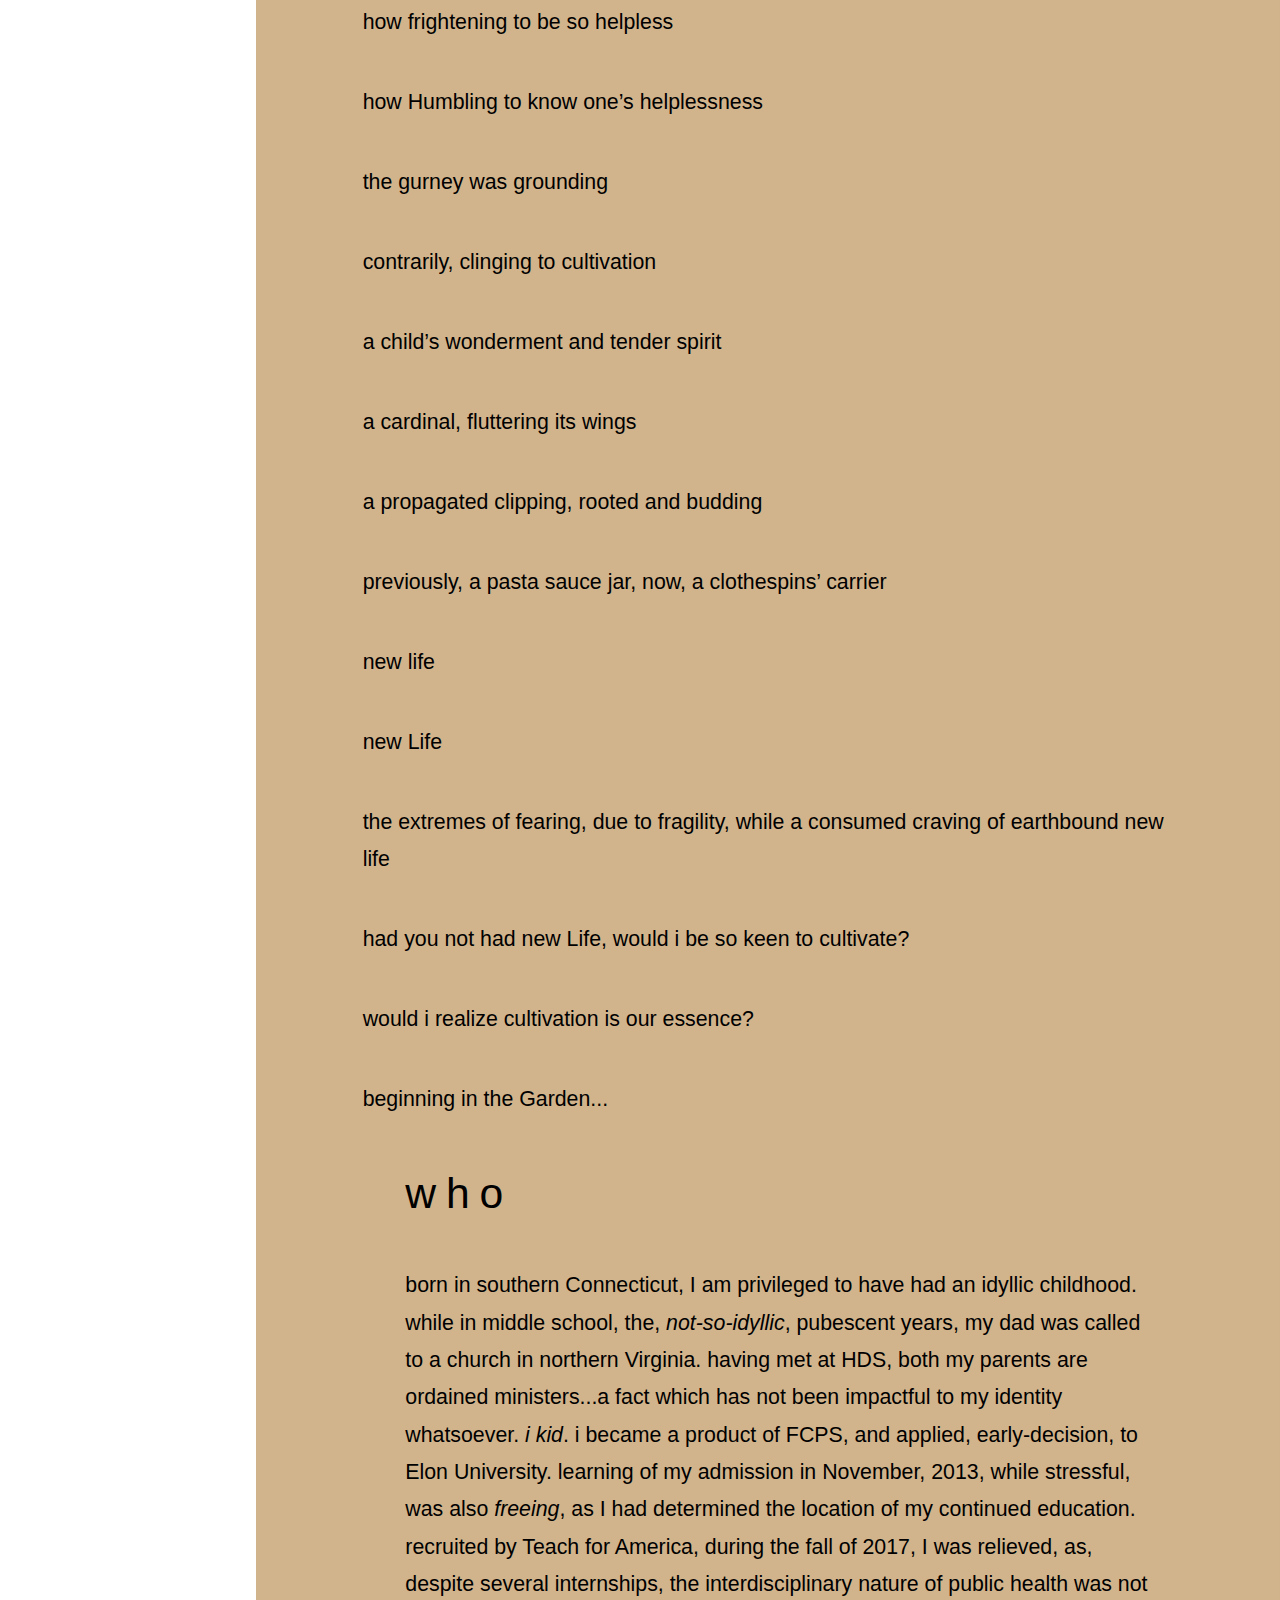
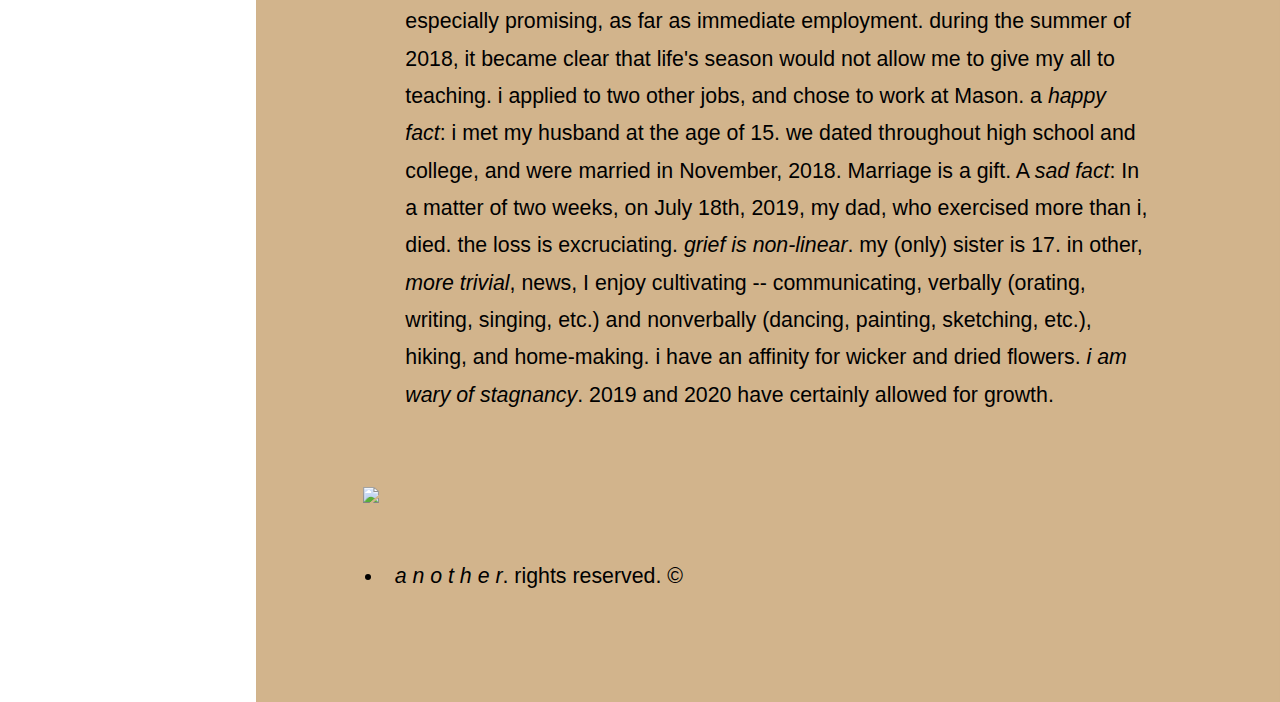
==== commit 04566c71: "j" ====
--- a/p3index.html
+++ b/p3index.html
@@ -20,7 +20,6 @@
 
 					<!-- Logo -->
 						<div id="logo">
-							<span class="image avatar48"><img src="images/avatar.jpg" alt="" /></span>
 							<h1 id="title">julia fellows</h1>
 							<p>c u l t i v a t o r</p>
 						</div>
@@ -59,11 +58,11 @@
 						<div class="container">
 
 							<header>
-								<h2 class="alt"><em><strong>w e l c o m e</em></strong></h2>
+								<h2 class="alt">w e l c o m e	<em><strong>[one]a n o t h e r</em></strong></h2>
 							</header>
 
 							<footer>
-								<a href="#portfolio" class="button scrolly">work</a>
+								<a href="#portfolio" class="button scrolly">w o r k</a>
 							</footer>
 
 						</div>
@@ -74,12 +73,10 @@
 						<div class="container">
 
 							<header>
-								<h2>work</h2>
+								<h2>w o r k</h2>
 							</header>
-
-							<h2><b>work experience</b></h2>
 			<h3><b>George Mason University</b></h3>
-			<h4><i>Admissions Counselor, 08/2018 - present</i></h4>
+			<h4><i>Admissions Counselor, 08.2018 - present</i></h4>
 			<ul>
 				<li>communicated both the evergreen and evolving components of institutional recruitment, with 24-hour notice, in response to COVID-19 contingency; filmed presentations are featured on Virtual Campus Experience site</li>
 				<li>tested and troubleshot 36 virtual rooms prior to the successful execution of a virtual yield event, resulting in 3,824 deposits for the fall 2020 semester</li>
@@ -93,53 +90,66 @@
 			<iframe width="560" height="315" src="https://www.youtube.com/embed/YP3z7C7WFwE" frameborder="0" allow="accelerometer; autoplay; encrypted-media; gyroscope; picture-in-picture" allowfullscreen></iframe>
 			<iframe width="560" height="315" src="https://www.youtube.com/embed/UaosMcWlMvE" frameborder="0" allow="accelerometer; autoplay; encrypted-media; gyroscope; picture-in-picture" allowfullscreen></iframe>
 		<footer>
-			<b>rights reserved to Mason Admissions' YouTube account</b> &copy;
+			<b>rights reserved to Mason Admissions' YouTube account.</b> &copy;
 		</footer>
+		<p>
+			<h3><b>Elon University</b></h3>
+			<h4>Bachelor of Arts in Public Health Studies, Socio-Cultural Concentration</h4>
+			<ul>
+				<li>Minor: Health & Wellness Studies</li>
+				<li>GPA: 3.59; Cum Laude</li>
+		</p>
+
 
 				<!-- About Me -->
 					<section id="about" class="three">
 						<div class="container">
 
 							<header>
-								<h2>words</h2>
+								<h2>w o r d s</h2>
 							</header>
 
-						<p><i>proximity breeds empathy</i>. in the context of global suffering, much of life is trivial. for much of my life, my earnest desire <i>"to help,"</i> aligned with the white savior complex, much to my unawareness. i still desire to advocate for the oppressed, while <i>mindful</i> of the truths of <b>"othering"</b> ('the,' 'them,' 'they,' etc.), and literature such as "Toxic Charity," "Dead Aid," "The New Jim Crow," "Evicted," "The Other Wes Moore," "Just Mercy," and so many more. so while me, pointing to the branding of "IJM" and "United Way," is trivial, relatively speaking, the placement of these images has served as practice. this photo was taken in Jamkhed, India, where I completed a public health practicum. a brief excerpt of a journal entry, <i>"India, I will miss your precious children who led me along slum pathways, enlightening me to a disposition and lifestyle of joy not heartache. i will miss the melodies of your culture...horn banter, lush greens, gentle chants, and fuchsia sarees. i will miss the raw beauty of un-institutionalized maternal care. i will miss your country and your people."</i></p>
+						<p><i>proximity breeds empathy</i>. in the context of global suffering, much of life is trivial. for much of my life, my earnest desire <i>"to help,"</i> aligned with the white savior complex, much to my unawareness. i still desire to advocate for the oppressed, while <i>mindful</i> of the truths of <b>"othering"</b> ('the,' 'them,' 'they,' etc.), and literature such as "Toxic Charity," "Dead Aid," "The New Jim Crow," "Evicted," "The Other Wes Moore," "Just Mercy," and so many more. a brief excerpt of a journal entry, <i>"India, I will miss your precious children who led me along slum pathways, enlightening me to a disposition and lifestyle of joy not heartache. i will miss the melodies of your culture...horn banter, lush greens, gentle chants, and fuchsia sarees. i will miss the raw beauty of un-institutionalized maternal care. i will miss your country and your people."</i></p>
+						
+						<p>cultivate</p>
+						
+						<p>life’s fragility has been divisive...polarizing,  even...in my stream (?) of consciousness</p>
+						
+						<p>anxiety and its depressive partner pulsate the chest...the body bending under their weight</P>
+						<p>how frightening to be so helpless</p>
+						<p>how Humbling to know one’s helplessness</p>
+						<p>the gurney was grounding</p>
+						<p>contrarily, clinging to cultivation</p>
+						<p>a child’s wonderment and tender spirit</p>
+						<p>a cardinal, fluttering its wings</p>
+						<p>a propagated clipping, rooted and budding</p>
+						<p>previously, a pasta sauce jar, now, a clothespins’ carrier</p>
+						<p>new life</p>
+						<p>new Life</p>
+						<p>the extremes of fearing, due to fragility, while a consumed craving of earthbound new life</p>
+						<p>had you not had new Life, would i be so keen to cultivate?</p>
+						<p>would i realize cultivation is our essence?</p>
+						<p>beginning in the Garden...</p>
 
 				<!-- Contact -->
 					<section id="contact" class="four">
 						<div class="container">
 
 							<header>
-								<h2>who</h2>
+								<h2>w h o</h2>
 							</header>
 
 							<p>born in southern Connecticut, I am privileged to have had an idyllic childhood. while in middle school, the, <i>not-so-idyllic</i>, pubescent years, my dad was called to a church in northern Virginia. having met at HDS, both my parents are ordained ministers...a fact which has not been impactful to my identity whatsoever. <i>i kid</i>. i became a product of FCPS, and applied, early-decision, to <b>Elon University</b>. learning of my admission in November, 2013, while stressful, was also <i>freeing</i>, as I had determined the location of my continued education. recruited by Teach for America, during the fall of 2017, I was relieved, as, despite several internships, the interdisciplinary nature of <b>public health</b> was not especially promising, as far as immediate employment. during the summer of 2018, it became clear that life's season would not allow me to give my all to teaching. i applied to two other jobs, and chose to work at Mason. a <i>happy fact</i>: i met my husband at the age of 15. we dated throughout high school and college, and were married in November, 2018. Marriage is a gift. A <i>sad fact</i>: In a matter of two weeks, on July 18th, 2019, my dad, who exercised more than i, died. the loss is excruciating. <i>grief is non-linear</i>. my (only) sister is 17. in other, <i>more trivial</i>, news, I enjoy cultivating -- communicating, verbally (orating, writing, singing, etc.) and nonverbally (dancing, painting, sketching, etc.), hiking, and home-making. i have an affinity for wicker and dried flowers. <i>i am wary of stagnancy</i>. 2019 and 2020 have certainly allowed for growth.</section></p>
+							<p>
+							<img src="https://source.unsplash.com/P43nxvIHnag/1600x900>
 
-							<form method="post" action="#">
-								<div class="row">
-									<div class="col-6 col-12-mobile"><input type="text" name="name" placeholder="Name" /></div>
-									<div class="col-6 col-12-mobile"><input type="text" name="email" placeholder="Email" /></div>
-									<div class="col-12">
-										<textarea name="message" placeholder="Message"></textarea>
-									</div>
-									<div class="col-12">
-										<input type="submit" value="Send Message" />
-									</div>
-								</div>
-							</form>
-
-						</div>
-					</section>
-
-			</div>
 
 		<!-- Footer -->
 			<div id="footer">
 
 				<!-- Copyright -->
 					<ul class="copyright">
-						<li>&copy; another. all rights reserved.</li><li>Design: <a href="http://html5up.net">HTML5 UP</a></li>
+						<li><em>a n o t h e r</em>. rights reserved. &copy; </li>
 					</ul>
 
 			</div>
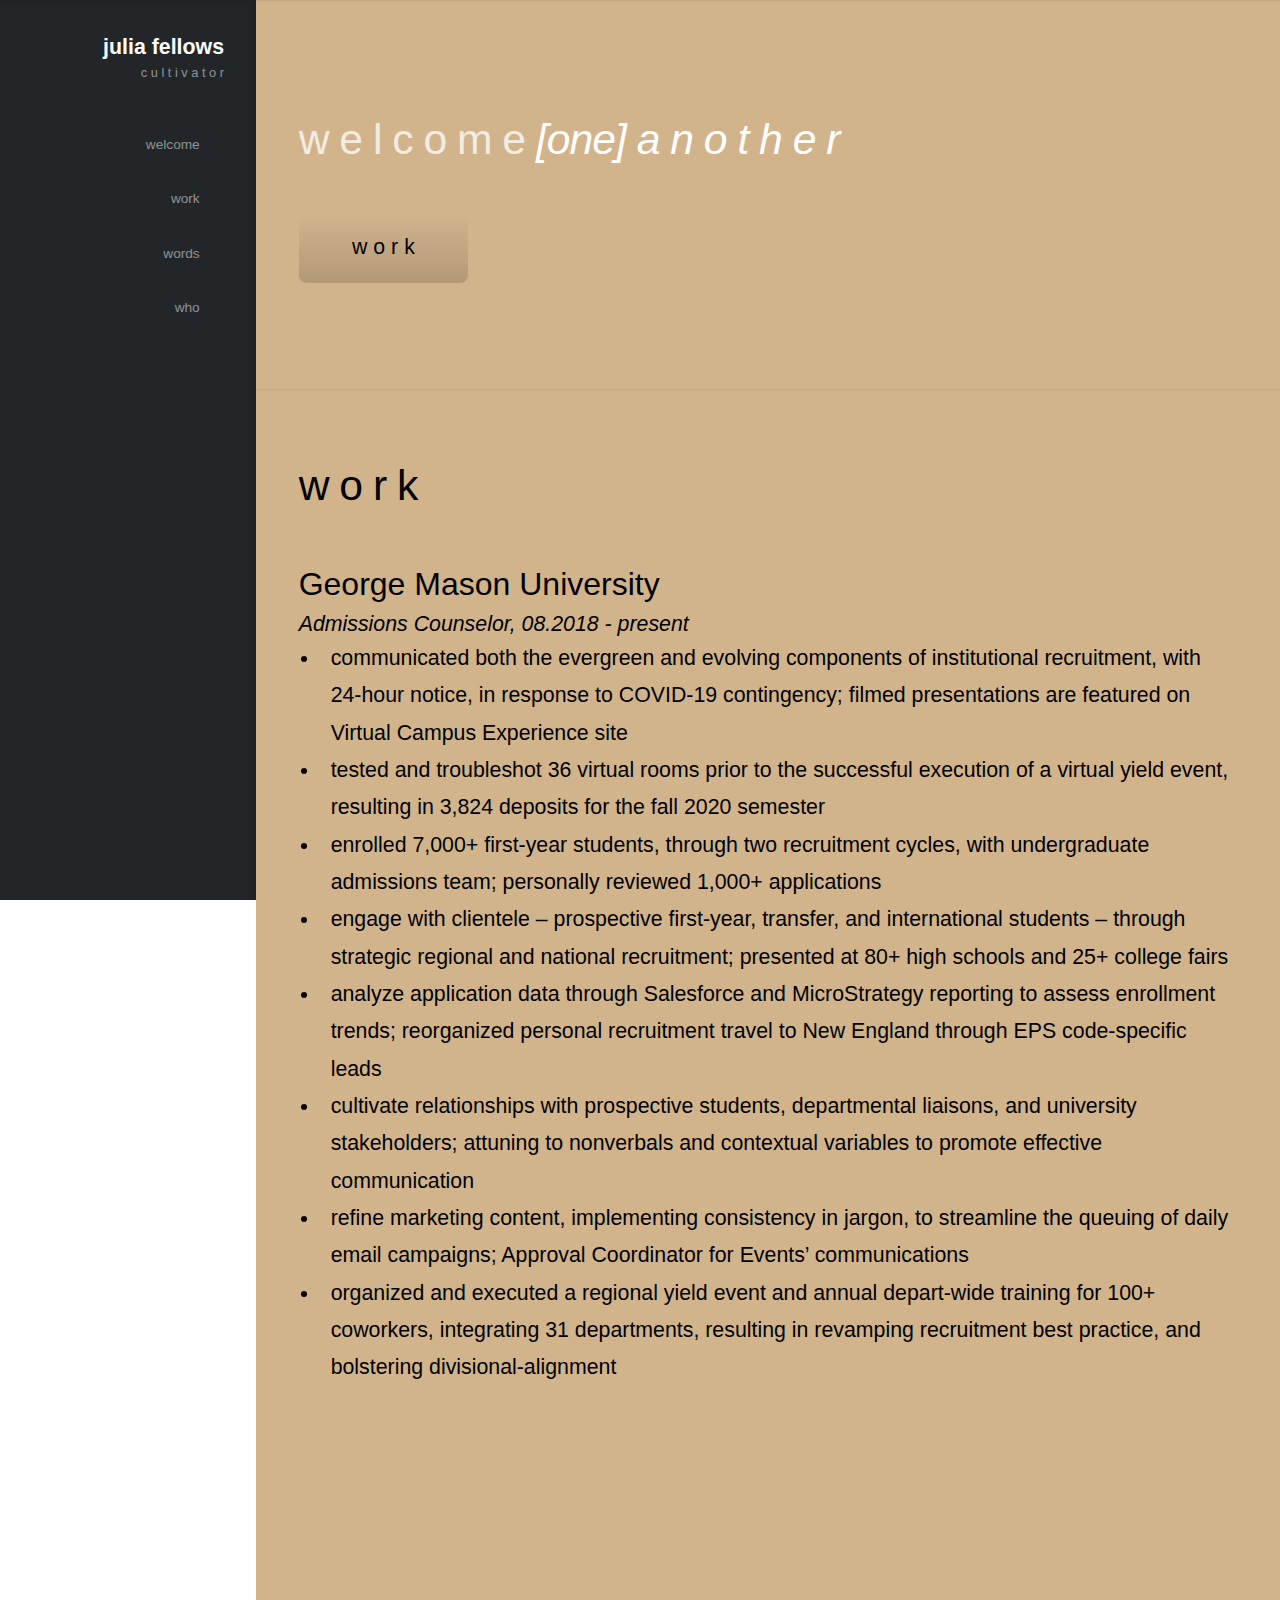
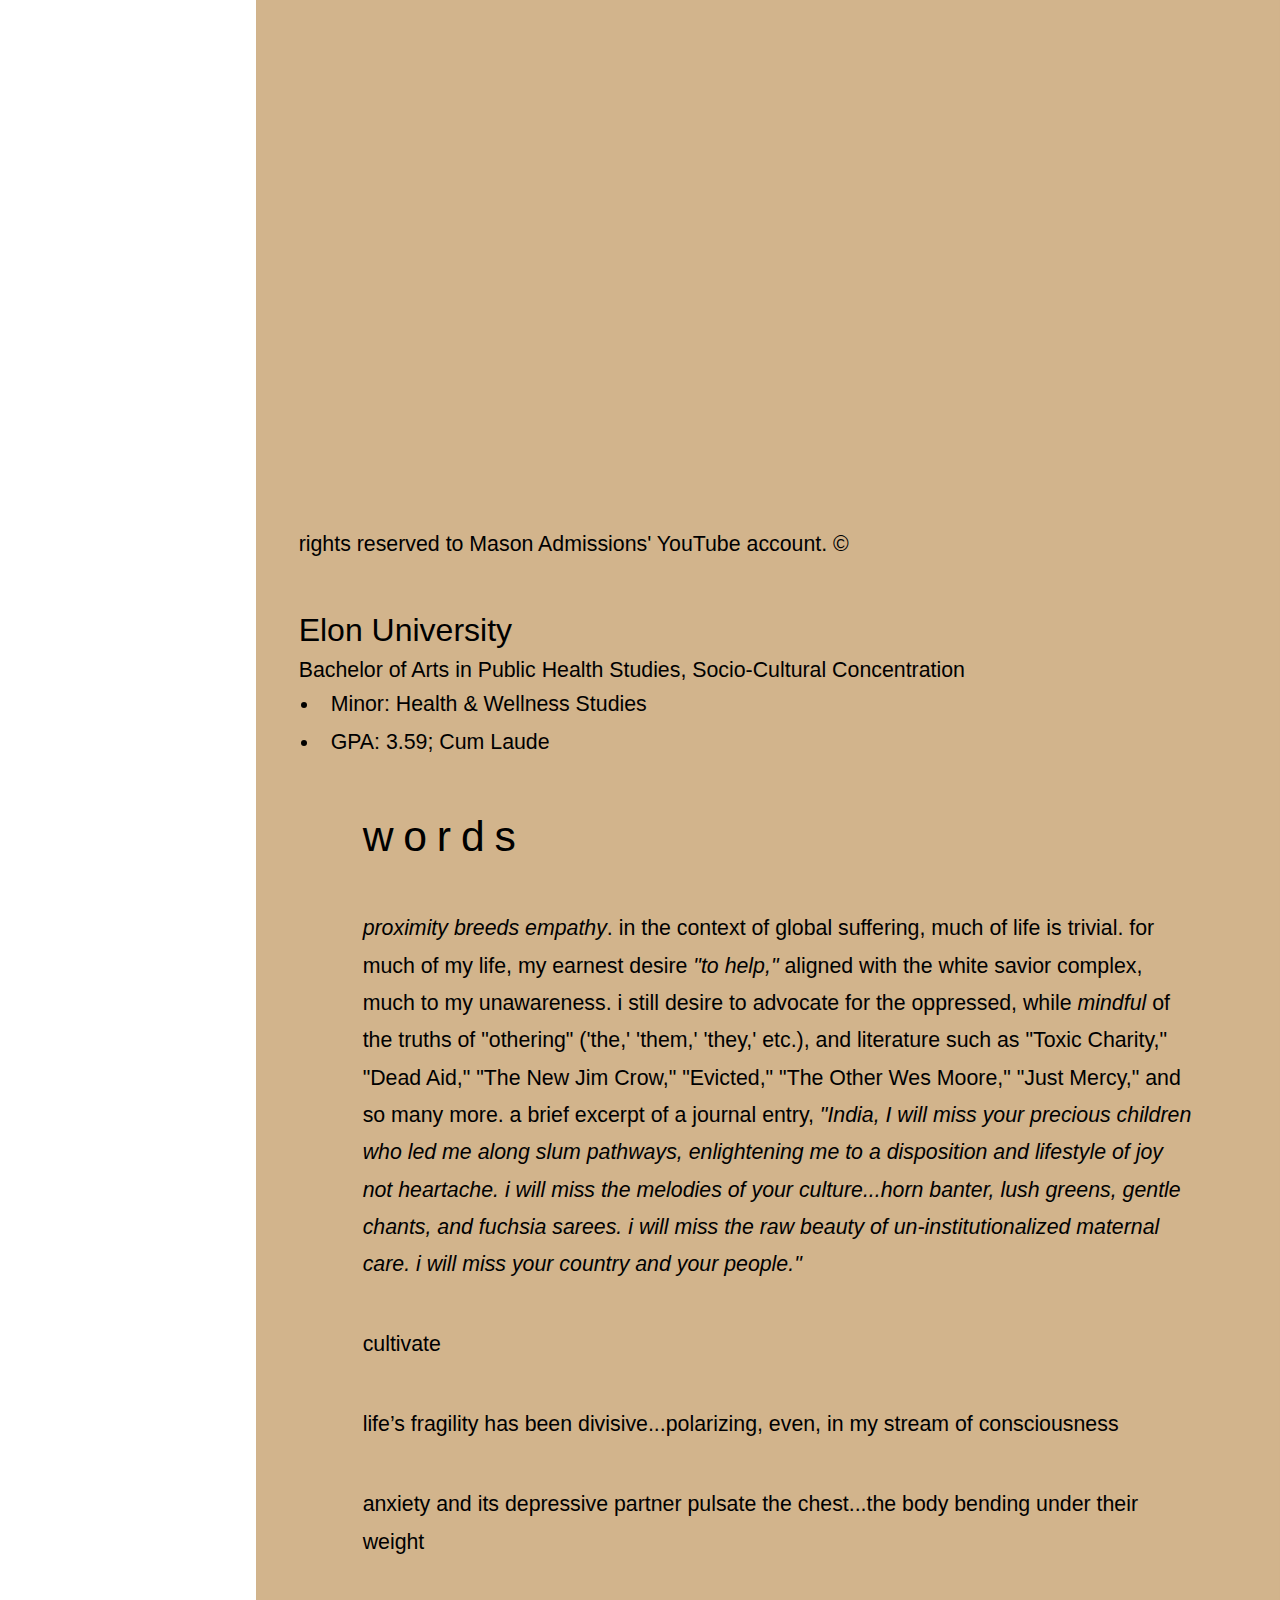
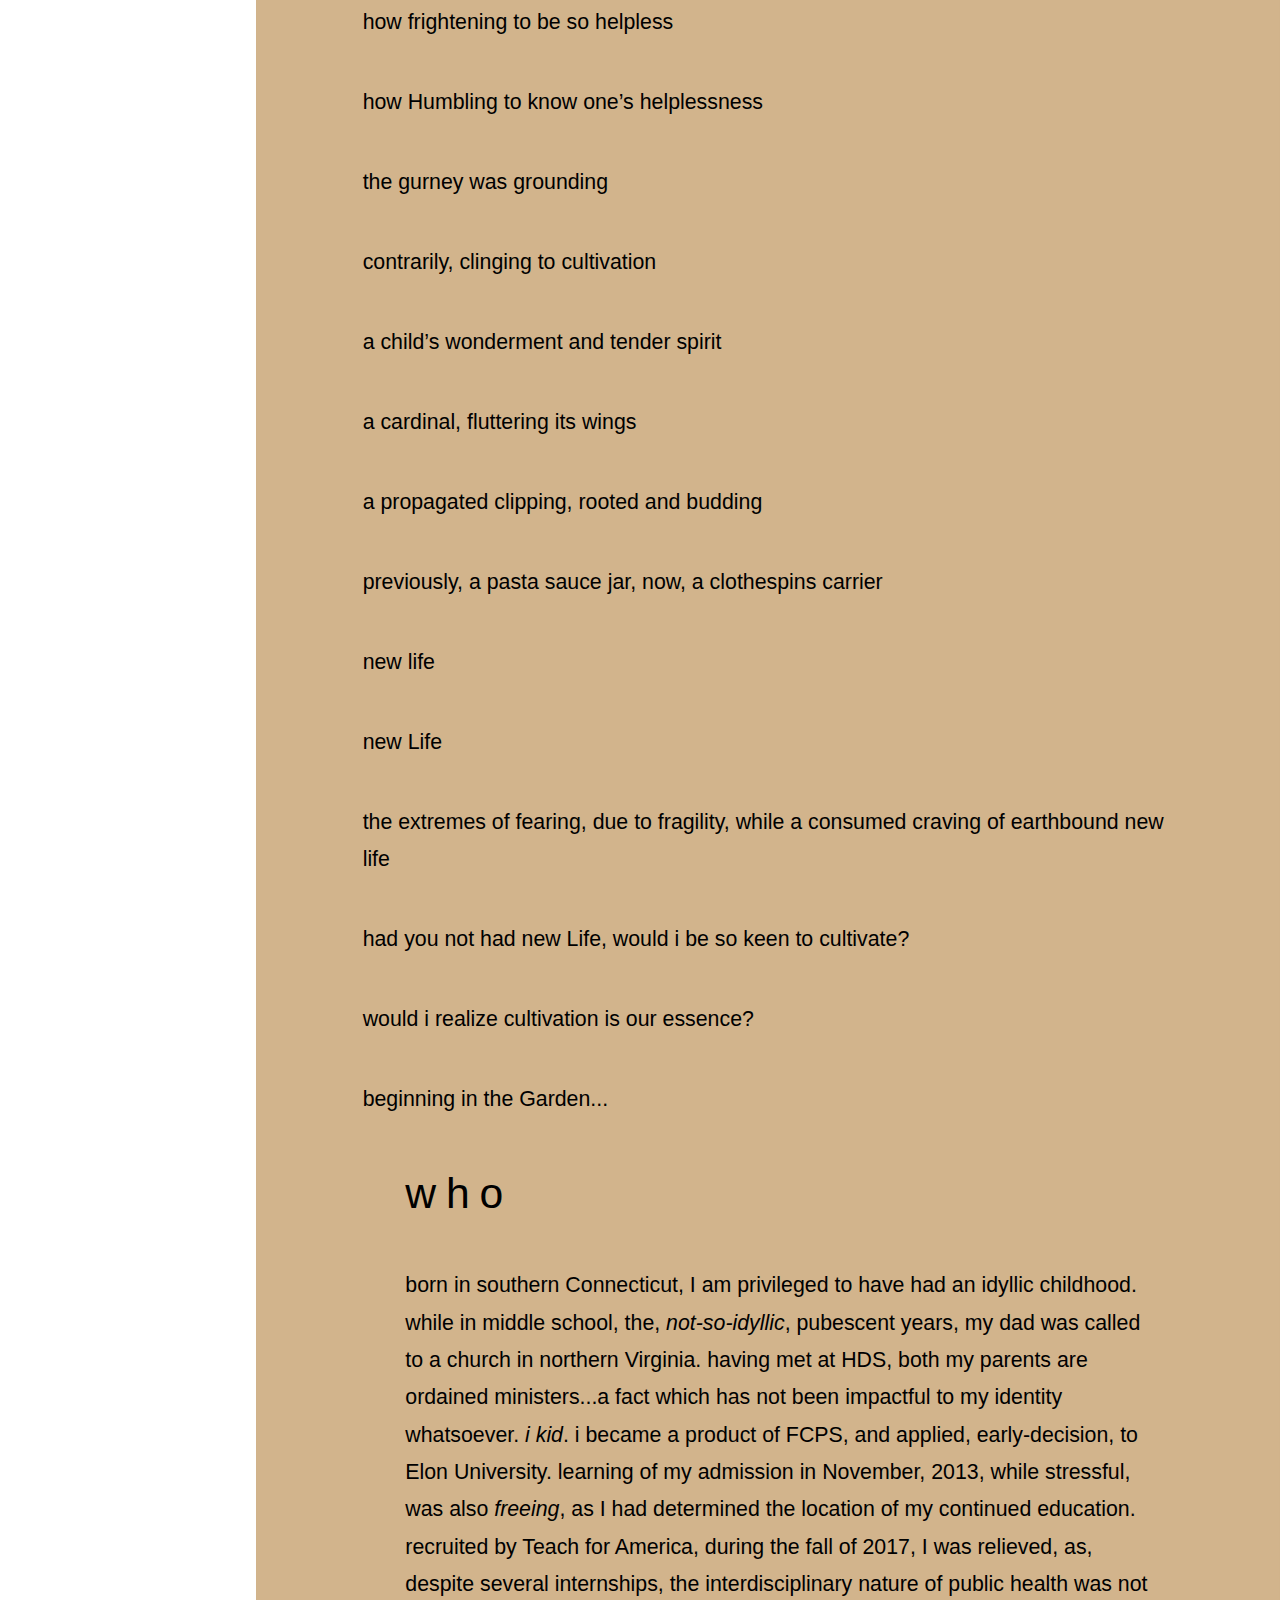
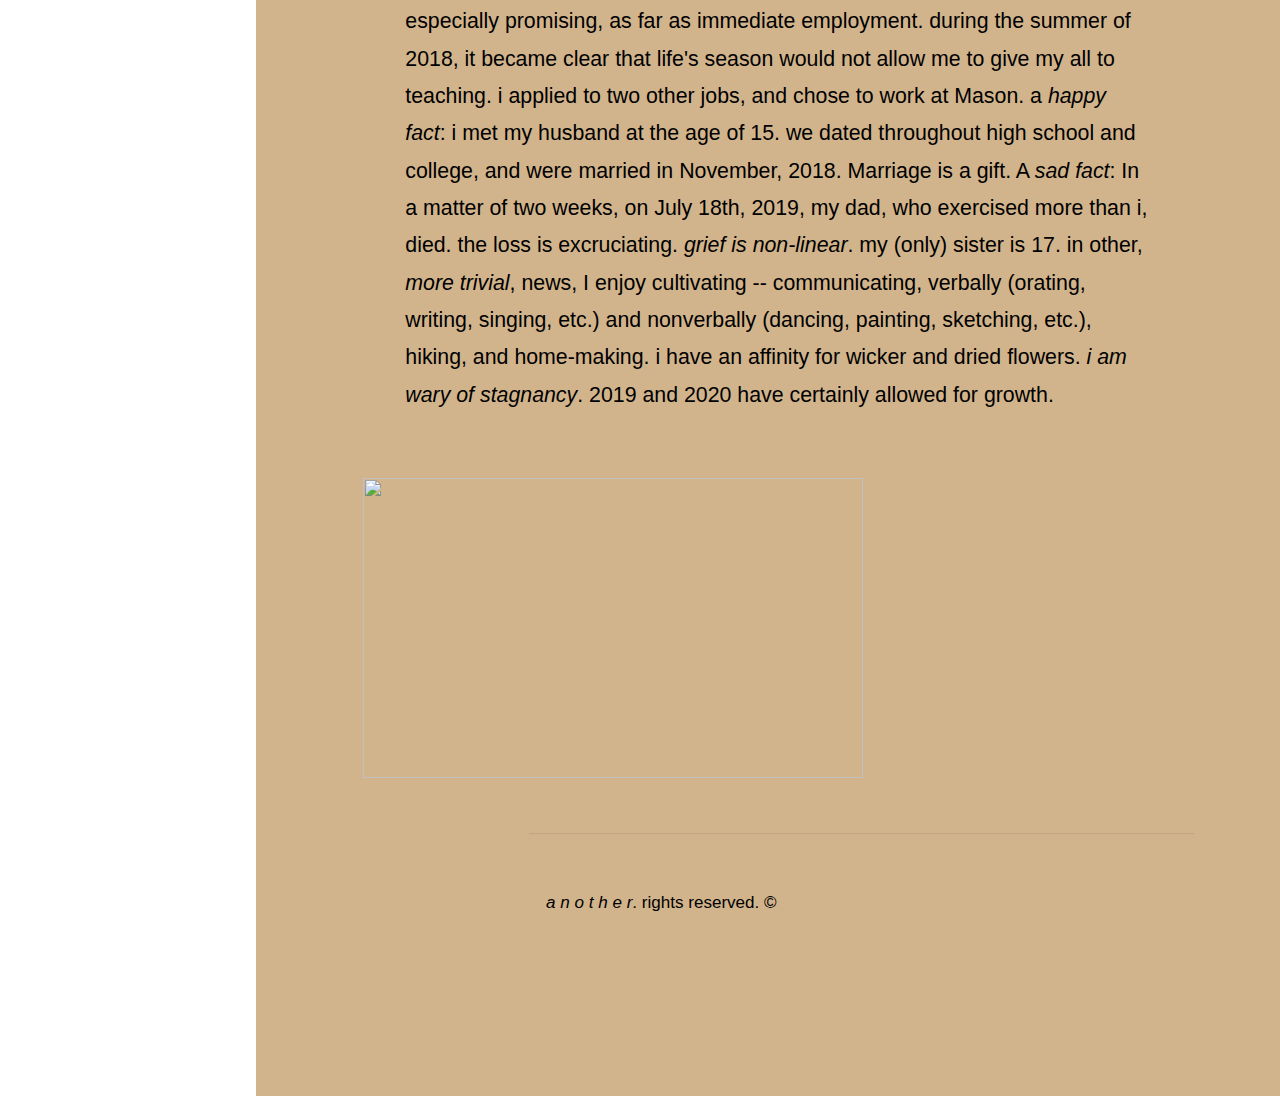
==== commit 525af0a6: "j" ====
--- a/p3index.html
+++ b/p3index.html
@@ -58,7 +58,7 @@
 						<div class="container">
 
 							<header>
-								<h2 class="alt">w e l c o m e	<em><strong>[one]a n o t h e r</em></strong></h2>
+								<h2 class="alt">w e l c o m e	<em><strong>[one] a n o t h e r</em></strong></h2>
 							</header>
 
 							<footer>
@@ -112,9 +112,7 @@
 						<p><i>proximity breeds empathy</i>. in the context of global suffering, much of life is trivial. for much of my life, my earnest desire <i>"to help,"</i> aligned with the white savior complex, much to my unawareness. i still desire to advocate for the oppressed, while <i>mindful</i> of the truths of <b>"othering"</b> ('the,' 'them,' 'they,' etc.), and literature such as "Toxic Charity," "Dead Aid," "The New Jim Crow," "Evicted," "The Other Wes Moore," "Just Mercy," and so many more. a brief excerpt of a journal entry, <i>"India, I will miss your precious children who led me along slum pathways, enlightening me to a disposition and lifestyle of joy not heartache. i will miss the melodies of your culture...horn banter, lush greens, gentle chants, and fuchsia sarees. i will miss the raw beauty of un-institutionalized maternal care. i will miss your country and your people."</i></p>
 						
 						<p>cultivate</p>
-						
-						<p>life’s fragility has been divisive...polarizing,  even...in my stream (?) of consciousness</p>
-						
+						<p>life’s fragility has been divisive...polarizing, even, in my stream of consciousness</p>
 						<p>anxiety and its depressive partner pulsate the chest...the body bending under their weight</P>
 						<p>how frightening to be so helpless</p>
 						<p>how Humbling to know one’s helplessness</p>
@@ -123,7 +121,7 @@
 						<p>a child’s wonderment and tender spirit</p>
 						<p>a cardinal, fluttering its wings</p>
 						<p>a propagated clipping, rooted and budding</p>
-						<p>previously, a pasta sauce jar, now, a clothespins’ carrier</p>
+						<p>previously, a pasta sauce jar, now, a clothespins carrier</p>
 						<p>new life</p>
 						<p>new Life</p>
 						<p>the extremes of fearing, due to fragility, while a consumed craving of earthbound new life</p>
@@ -141,7 +139,8 @@
 
 							<p>born in southern Connecticut, I am privileged to have had an idyllic childhood. while in middle school, the, <i>not-so-idyllic</i>, pubescent years, my dad was called to a church in northern Virginia. having met at HDS, both my parents are ordained ministers...a fact which has not been impactful to my identity whatsoever. <i>i kid</i>. i became a product of FCPS, and applied, early-decision, to <b>Elon University</b>. learning of my admission in November, 2013, while stressful, was also <i>freeing</i>, as I had determined the location of my continued education. recruited by Teach for America, during the fall of 2017, I was relieved, as, despite several internships, the interdisciplinary nature of <b>public health</b> was not especially promising, as far as immediate employment. during the summer of 2018, it became clear that life's season would not allow me to give my all to teaching. i applied to two other jobs, and chose to work at Mason. a <i>happy fact</i>: i met my husband at the age of 15. we dated throughout high school and college, and were married in November, 2018. Marriage is a gift. A <i>sad fact</i>: In a matter of two weeks, on July 18th, 2019, my dad, who exercised more than i, died. the loss is excruciating. <i>grief is non-linear</i>. my (only) sister is 17. in other, <i>more trivial</i>, news, I enjoy cultivating -- communicating, verbally (orating, writing, singing, etc.) and nonverbally (dancing, painting, sketching, etc.), hiking, and home-making. i have an affinity for wicker and dried flowers. <i>i am wary of stagnancy</i>. 2019 and 2020 have certainly allowed for growth.</section></p>
 							<p>
-							<img src="https://source.unsplash.com/P43nxvIHnag/1600x900>
+							<img src="../../../Pictures/annie-spratt-P43nxvIHnag-unsplash.jpg" width="500" height="300" border="0" alt=""/>
+							</p>
 
 
 		<!-- Footer -->
